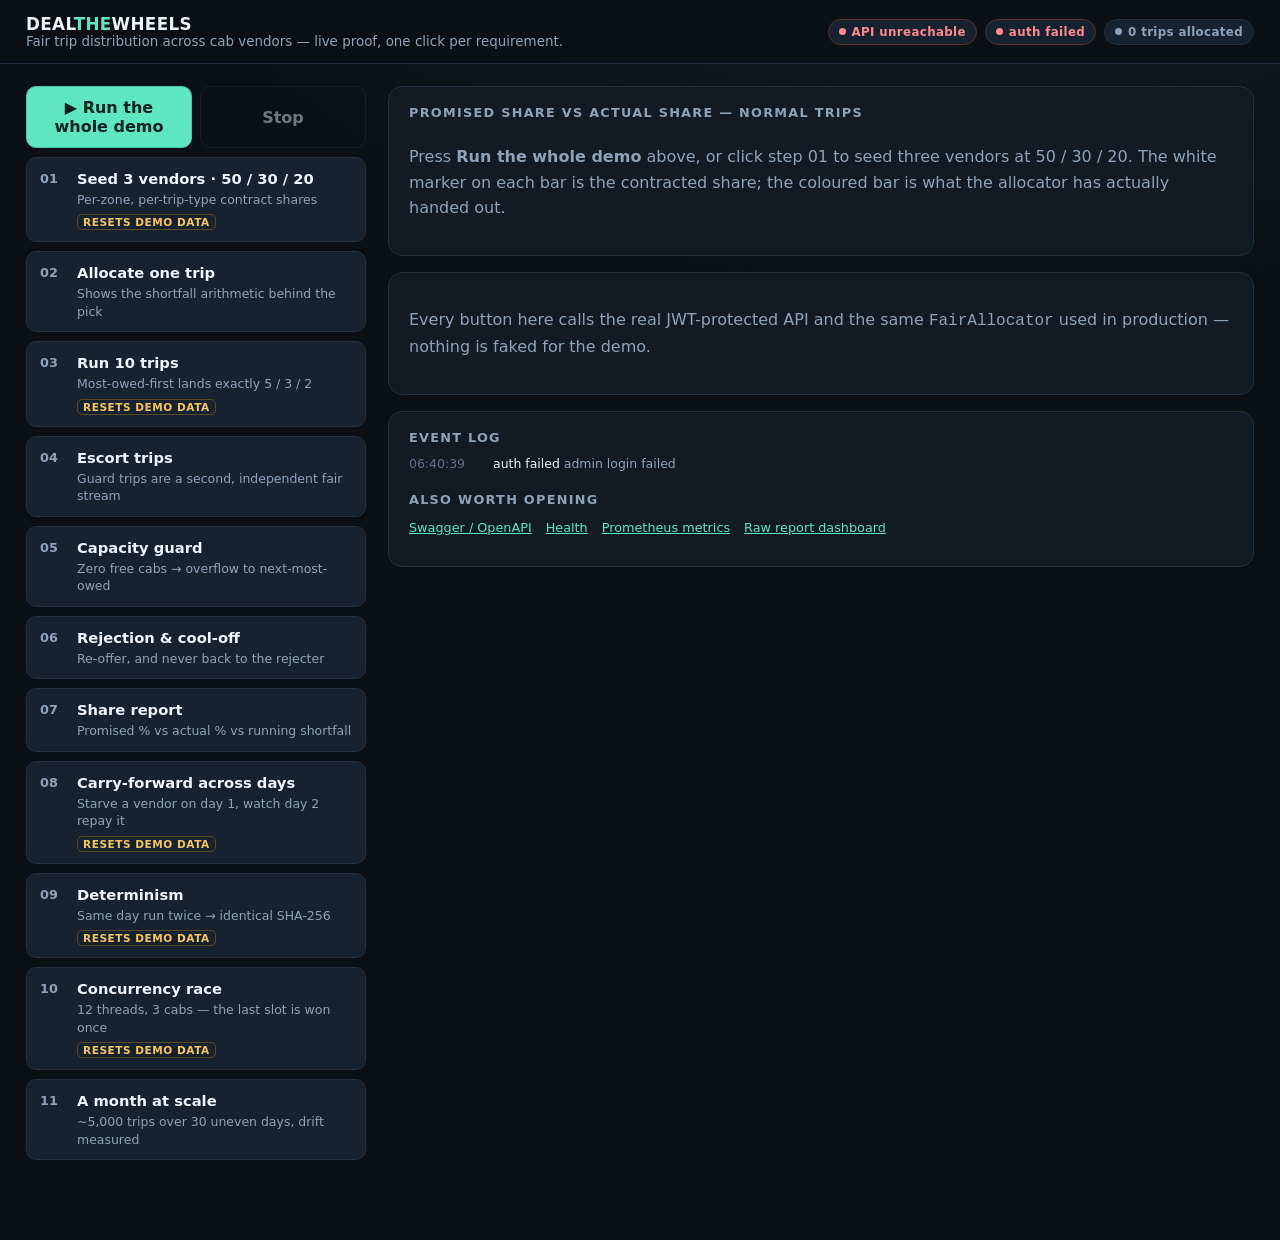
==== dashboard/index.html @ 512b08ca "feat: guided demo dashboard Single page that runs each scenario, animates promised share against act" ====
<!doctype html>
<html lang="en">
<head>
  <meta charset="utf-8"><meta name="viewport" content="width=device-width,initial-scale=1">
  <title>DEALTHEWHEELS | Fair Trip Distribution — Live Demo</title>
  <link rel="stylesheet" href="studio.css">
</head>
<body>
<header>
  <div>
    <h1>DEAL<span>THE</span>WHEELS</h1>
    <p class="tagline">Fair trip distribution across cab vendors — live proof, one click per requirement.</p>
  </div>
  <div class="pills">
    <span class="pill" id="pill-api"><i class="dot"></i> API</span>
    <span class="pill" id="pill-auth"><i class="dot"></i> Auth</span>
    <span class="pill" id="pill-trips"><i class="dot"></i> 0 trips allocated</span>
  </div>
</header>

<div class="wrap">
  <!-- ------------------------------------------------ left rail -->
  <nav class="rail" id="rail">
    <div class="rail-head">
      <button class="primary" id="play">▶ Run the whole demo</button>
      <button class="ghost" id="stop" disabled>Stop</button>
    </div>
    <button class="step" data-action="setup">
      <b>01</b><span><span class="t">Seed 3 vendors · 50 / 30 / 20</span>
      <small>Per-zone, per-trip-type contract shares</small><span class="tag">RESETS DEMO DATA</span></span>
    </button>
    <button class="step" data-action="allocate-one">
      <b>02</b><span><span class="t">Allocate one trip</span>
      <small>Shows the shortfall arithmetic behind the pick</small></span>
    </button>
    <button class="step" data-action="run-ten">
      <b>03</b><span><span class="t">Run 10 trips</span>
      <small>Most-owed-first lands exactly 5 / 3 / 2</small><span class="tag">RESETS DEMO DATA</span></span>
    </button>
    <button class="step" data-action="escort-stream">
      <b>04</b><span><span class="t">Escort trips</span>
      <small>Guard trips are a second, independent fair stream</small></span>
    </button>
    <button class="step" data-action="capacity-guard">
      <b>05</b><span><span class="t">Capacity guard</span>
      <small>Zero free cabs → overflow to next-most-owed</small></span>
    </button>
    <button class="step" data-action="rejection">
      <b>06</b><span><span class="t">Rejection &amp; cool-off</span>
      <small>Re-offer, and never back to the rejecter</small></span>
    </button>
    <button class="step" data-action="report">
      <b>07</b><span><span class="t">Share report</span>
      <small>Promised % vs actual % vs running shortfall</small></span>
    </button>
    <button class="step" data-action="carry-forward">
      <b>08</b><span><span class="t">Carry-forward across days</span>
      <small>Starve a vendor on day 1, watch day 2 repay it</small><span class="tag">RESETS DEMO DATA</span></span>
    </button>
    <button class="step" data-action="determinism">
      <b>09</b><span><span class="t">Determinism</span>
      <small>Same day run twice → identical SHA-256</small><span class="tag">RESETS DEMO DATA</span></span>
    </button>
    <button class="step" data-action="race">
      <b>10</b><span><span class="t">Concurrency race</span>
      <small>12 threads, 3 cabs — the last slot is won once</small><span class="tag">RESETS DEMO DATA</span></span>
    </button>
    <button class="step" data-action="convergence">
      <b>11</b><span><span class="t">A month at scale</span>
      <small>~5,000 trips over 30 uneven days, drift measured</small></span>
    </button>
  </nav>

  <!-- ------------------------------------------------ stage -->
  <main class="stage">
    <section class="panel">
      <h3>Promised share vs actual share — normal trips</h3>
      <div class="bars" id="bars">
        <p class="empty">Press <b>Run the whole demo</b> above, or click step 01 to seed three vendors at
        50 / 30 / 20. The white marker on each bar is the contracted share; the coloured bar is what the
        allocator has actually handed out.</p>
      </div>
    </section>

    <section class="panel" id="result">
      <p class="empty">Every button here calls the real JWT-protected API and the same
      <code>FairAllocator</code> used in production — nothing is faked for the demo.</p>
    </section>

    <section class="panel">
      <h3>Event log</h3>
      <div class="log" id="log"></div>
      <h3>Also worth opening</h3>
      <p class="links">
        <a href="/docs" target="_blank">Swagger / OpenAPI</a>
        <a href="/actuator/health" target="_blank">Health</a>
        <a href="/actuator/metrics" target="_blank">Prometheus metrics</a>
        <a href="/dashboard/report.html" target="_blank">Raw report dashboard</a>
      </p>
    </section>
  </main>
</div>
<script src="studio.js"></script>
</body>
</html>
---- dashboard/studio.css ----
:root {
  color-scheme: dark;
  --bg: #0b1016;
  --panel: #121a23;
  --panel-2: #172231;
  --line: #24303f;
  --ink: #eef4fa;
  --muted: #8ea3b8;
  --mint: #5ee6c0;
  --amber: #f6c65b;
  --rose: #ff8a8a;
  --v1: #7aa2ff;
  --v2: #f6c65b;
  --v3: #5ee6c0;
  font-family: ui-sans-serif, -apple-system, "Segoe UI", Inter, system-ui, sans-serif;
}
* { box-sizing: border-box; }
body {
  margin: 0; background: var(--bg); color: var(--ink);
  background-image: radial-gradient(1200px 600px at 78% -10%, #1b3a4d55, transparent 70%);
  min-height: 100vh;
}
a { color: var(--mint); }
code, .mono { font-family: ui-monospace, SFMono-Regular, "SF Mono", Menlo, monospace; }

/* ---------- top bar ---------- */
header {
  position: sticky; top: 0; z-index: 10; backdrop-filter: blur(9px);
  background: #0b1016e6; border-bottom: 1px solid var(--line);
  padding: 14px 26px; display: flex; align-items: center; gap: 18px; flex-wrap: wrap;
}
header h1 { font-size: 1.05rem; letter-spacing: .02em; margin: 0; font-weight: 800; }
header h1 span { color: var(--mint); }
header .tagline { color: var(--muted); font-size: .84rem; margin: 0; }
.pills { margin-left: auto; display: flex; gap: 8px; flex-wrap: wrap; }
.pill {
  font-size: .74rem; font-weight: 700; letter-spacing: .03em; padding: 5px 10px;
  border-radius: 999px; border: 1px solid var(--line); background: var(--panel-2); color: var(--muted);
  display: inline-flex; align-items: center; gap: 6px; white-space: nowrap;
}
.pill.ok { color: var(--mint); border-color: #2c5e56; }
.pill.bad { color: var(--rose); border-color: #5e3030; }
.dot { width: 7px; height: 7px; border-radius: 50%; background: currentColor; }

/* ---------- layout ---------- */
.wrap { display: grid; grid-template-columns: 340px minmax(0, 1fr); gap: 22px; padding: 22px 26px 80px; align-items: start; }
.rail { position: sticky; top: 78px; display: grid; gap: 9px; }
.rail-head { display: flex; gap: 8px; }
.rail-head button { flex: 1; }

button {
  cursor: pointer; font: inherit; border-radius: 10px; border: 1px solid var(--line);
  background: var(--panel-2); color: var(--ink); padding: 11px 13px; font-weight: 600;
  transition: border-color .15s, transform .08s, background .15s;
}
button:hover:not(:disabled) { border-color: #3d5876; }
button:active:not(:disabled) { transform: translateY(1px); }
button:disabled { opacity: .45; cursor: not-allowed; }
button.primary { background: var(--mint); color: #08221c; border-color: #4ec4a4; font-weight: 800; }
button.ghost { background: transparent; }

.step {
  display: grid; grid-template-columns: 26px 1fr; gap: 11px; text-align: left; align-items: start;
  padding: 11px 13px; width: 100%;
}
.step b { color: var(--muted); font-size: .8rem; line-height: 1.5; font-variant-numeric: tabular-nums; }
.step .t { font-weight: 700; font-size: .92rem; }
.step small { display: block; color: var(--muted); font-weight: 500; font-size: .78rem; margin-top: 3px; line-height: 1.4; }
.step .tag { display: inline-block; margin-top: 6px; font-size: .66rem; font-weight: 800; letter-spacing: .05em;
  color: var(--amber); border: 1px solid #5a4a24; border-radius: 5px; padding: 1px 5px; }
.step.active { border-color: var(--mint); background: #14302b; }
.step.active b, .step.active .t { color: var(--mint); }
.step.done b::after { content: " ✓"; color: var(--mint); }

/* ---------- stage ---------- */
.stage { display: grid; gap: 16px; min-width: 0; }
.panel { background: var(--panel); border: 1px solid var(--line); border-radius: 14px; padding: 18px 20px; }
.panel h2 { margin: 0 0 4px; font-size: 1.02rem; }
.panel h3 { margin: 18px 0 8px; font-size: .8rem; letter-spacing: .1em; text-transform: uppercase; color: var(--muted); }
.panel h3:first-child { margin-top: 0; }

.headline { font-size: 1.12rem; font-weight: 700; line-height: 1.45; margin: 0 0 10px; }
.headline.good { color: var(--mint); }
.headline.bad { color: var(--rose); }
.say { border-left: 3px solid var(--amber); background: #1d2620; padding: 11px 14px; border-radius: 0 8px 8px 0; line-height: 1.55; font-size: .92rem; }
.say b { color: var(--amber); letter-spacing: .04em; font-size: .72rem; display: block; margin-bottom: 4px; }
.callbar { display: flex; align-items: center; gap: 10px; flex-wrap: wrap; font-size: .76rem; color: var(--muted); margin-top: 12px; }
.callbar .verb { color: #08221c; background: var(--mint); border-radius: 5px; padding: 1px 6px; font-weight: 800; }

/* ---------- vendor bars ---------- */
.bars { display: grid; gap: 14px; }
.bar-row { display: grid; grid-template-columns: 120px minmax(0,1fr) 150px; gap: 14px; align-items: center; }
.bar-name { font-weight: 700; font-size: .9rem; display: flex; align-items: center; gap: 8px; }
.swatch { width: 10px; height: 10px; border-radius: 3px; }
.track { position: relative; height: 26px; background: #0d151d; border: 1px solid var(--line); border-radius: 7px; overflow: hidden; }
.fill { height: 100%; width: 0; transition: width .6s cubic-bezier(.22,.9,.3,1); opacity: .85; }
.target { position: absolute; top: -2px; bottom: -2px; width: 2px; background: #ffffffcc; }
.target::after {
  content: attr(data-label); position: absolute; top: -1px; left: 6px; font-size: .64rem;
  color: #cfe0ef; white-space: nowrap; font-weight: 700;
}
.bar-meta { font-size: .78rem; color: var(--muted); text-align: right; font-variant-numeric: tabular-nums; }
.bar-meta b { color: var(--ink); }
.owed-pos { color: var(--amber); } .owed-neg { color: var(--mint); }

/* ---------- tables ---------- */
table { width: 100%; border-collapse: collapse; font-size: .84rem; font-variant-numeric: tabular-nums; }
th { text-align: left; color: var(--muted); font-size: .7rem; letter-spacing: .07em; text-transform: uppercase; padding: 7px 9px; border-bottom: 1px solid var(--line); }
td { padding: 8px 9px; border-bottom: 1px solid #1b2531; }
tr.winner td { background: #14302b; color: var(--mint); font-weight: 700; }
tr.blocked td { color: #93a3b3; }
tr.blocked td .why { color: var(--rose); font-weight: 700; }
.num { text-align: right; }
.formula { font-size: .8rem; color: var(--muted); background: #0d151d; border: 1px dashed var(--line); border-radius: 8px; padding: 9px 12px; margin-bottom: 10px; }
.formula b { color: var(--ink); }

/* ---------- chips / misc ---------- */
.chips { display: flex; flex-wrap: wrap; gap: 6px; }
.chip { font-size: .74rem; font-weight: 700; padding: 5px 9px; border-radius: 7px; border: 1px solid var(--line); background: #0d151d; animation: pop .35s ease both; }
@keyframes pop { from { opacity: 0; transform: translateY(5px) scale(.96); } to { opacity: 1; transform: none; } }
.chip i { font-style: normal; color: var(--muted); }
.kpis { display: grid; grid-template-columns: repeat(auto-fit, minmax(135px, 1fr)); gap: 10px; }
.kpi { background: #0d151d; border: 1px solid var(--line); border-radius: 10px; padding: 12px 14px; }
.kpi span { display: block; font-size: .7rem; letter-spacing: .07em; text-transform: uppercase; color: var(--muted); }
.kpi b { font-size: 1.32rem; font-variant-numeric: tabular-nums; }
.kpi.good b { color: var(--mint); }
.hashes { display: grid; gap: 7px; font-size: .78rem; }
.hashes div { background: #0d151d; border: 1px solid var(--line); border-radius: 8px; padding: 9px 11px; overflow-wrap: anywhere; }
.log { max-height: 190px; overflow-y: auto; font-size: .78rem; line-height: 1.7; }
.log div { display: grid; grid-template-columns: 74px 1fr; gap: 10px; color: var(--muted); }
.log time { color: #5d7186; }
.log .ev { color: var(--ink); }
.links { display: flex; gap: 14px; flex-wrap: wrap; font-size: .8rem; }
.empty { color: var(--muted); line-height: 1.6; }
.err { color: var(--rose); }
@media (max-width: 900px) {
  .wrap { grid-template-columns: 1fr; }
  .rail { position: static; }
  .bar-row { grid-template-columns: 92px minmax(0,1fr); }
  .bar-meta { grid-column: 1 / -1; text-align: left; }
}
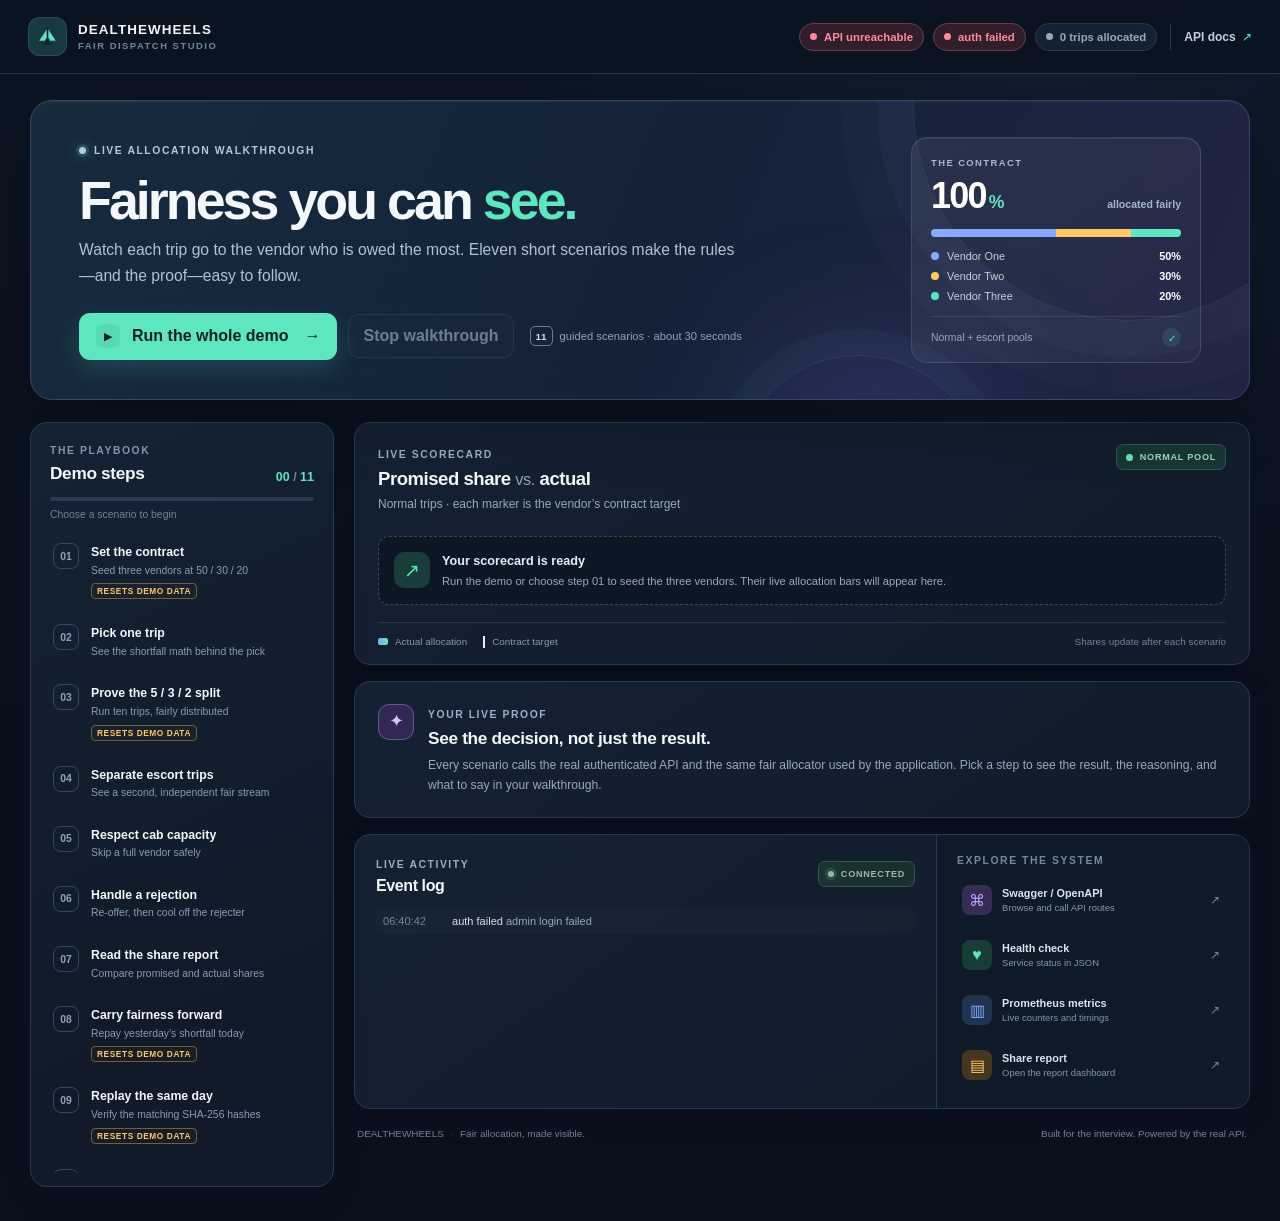
==== commit fe0c1212: "feat: refresh fair dispatch demo dashboard" ====
--- a/dashboard/index.html
+++ b/dashboard/index.html
@@ -1,105 +1,111 @@
 <!doctype html>
 <html lang="en">
 <head>
-  <meta charset="utf-8"><meta name="viewport" content="width=device-width,initial-scale=1">
-  <title>DEALTHEWHEELS | Fair Trip Distribution — Live Demo</title>
-  <link rel="stylesheet" href="studio.css">
+  <meta charset="utf-8">
+  <meta name="viewport" content="width=device-width,initial-scale=1">
+  <meta name="theme-color" content="#101c2c">
+  <title>DEALTHEWHEELS — Fair dispatch studio</title>
+  <link rel="stylesheet" href="studio.css?v=2">
 </head>
 <body>
-<header>
-  <div>
-    <h1>DEAL<span>THE</span>WHEELS</h1>
-    <p class="tagline">Fair trip distribution across cab vendors — live proof, one click per requirement.</p>
-  </div>
-  <div class="pills">
-    <span class="pill" id="pill-api"><i class="dot"></i> API</span>
-    <span class="pill" id="pill-auth"><i class="dot"></i> Auth</span>
-    <span class="pill" id="pill-trips"><i class="dot"></i> 0 trips allocated</span>
-  </div>
-</header>
+  <header class="topbar">
+    <a class="brand" href="/dashboard/" aria-label="DEALTHEWHEELS home">
+      <span class="brand-mark" aria-hidden="true">
+        <svg viewBox="0 0 36 36" fill="none"><path d="M7 23.5 18 7l11 16.5H7Z" fill="currentColor"/><path d="M12 28h12M18 7v21" stroke="#102134" stroke-width="2.2" stroke-linecap="round"/><circle cx="18" cy="23.5" r="3.2" fill="#102134"/></svg>
+      </span>
+      <span class="brand-copy"><strong>DEALTHEWHEELS</strong><small>FAIR DISPATCH STUDIO</small></span>
+    </a>
+    <div class="topbar-right">
+      <div class="pills" aria-label="System status">
+        <span class="pill" id="pill-api"><i class="dot"></i> API checking</span>
+        <span class="pill" id="pill-auth"><i class="dot"></i> Signing in</span>
+        <span class="pill trips-pill" id="pill-trips"><i class="dot"></i> 0 trips allocated</span>
+      </div>
+      <span class="topbar-divider"></span>
+      <a class="docs-link" href="/docs" target="_blank" rel="noreferrer">API docs <span aria-hidden="true">↗</span></a>
+    </div>
+  </header>
 
-<div class="wrap">
-  <!-- ------------------------------------------------ left rail -->
-  <nav class="rail" id="rail">
-    <div class="rail-head">
-      <button class="primary" id="play">▶ Run the whole demo</button>
-      <button class="ghost" id="stop" disabled>Stop</button>
-    </div>
-    <button class="step" data-action="setup">
-      <b>01</b><span><span class="t">Seed 3 vendors · 50 / 30 / 20</span>
-      <small>Per-zone, per-trip-type contract shares</small><span class="tag">RESETS DEMO DATA</span></span>
-    </button>
-    <button class="step" data-action="allocate-one">
-      <b>02</b><span><span class="t">Allocate one trip</span>
-      <small>Shows the shortfall arithmetic behind the pick</small></span>
-    </button>
-    <button class="step" data-action="run-ten">
-      <b>03</b><span><span class="t">Run 10 trips</span>
-      <small>Most-owed-first lands exactly 5 / 3 / 2</small><span class="tag">RESETS DEMO DATA</span></span>
-    </button>
-    <button class="step" data-action="escort-stream">
-      <b>04</b><span><span class="t">Escort trips</span>
-      <small>Guard trips are a second, independent fair stream</small></span>
-    </button>
-    <button class="step" data-action="capacity-guard">
-      <b>05</b><span><span class="t">Capacity guard</span>
-      <small>Zero free cabs → overflow to next-most-owed</small></span>
-    </button>
-    <button class="step" data-action="rejection">
-      <b>06</b><span><span class="t">Rejection &amp; cool-off</span>
-      <small>Re-offer, and never back to the rejecter</small></span>
-    </button>
-    <button class="step" data-action="report">
-      <b>07</b><span><span class="t">Share report</span>
-      <small>Promised % vs actual % vs running shortfall</small></span>
-    </button>
-    <button class="step" data-action="carry-forward">
-      <b>08</b><span><span class="t">Carry-forward across days</span>
-      <small>Starve a vendor on day 1, watch day 2 repay it</small><span class="tag">RESETS DEMO DATA</span></span>
-    </button>
-    <button class="step" data-action="determinism">
-      <b>09</b><span><span class="t">Determinism</span>
-      <small>Same day run twice → identical SHA-256</small><span class="tag">RESETS DEMO DATA</span></span>
-    </button>
-    <button class="step" data-action="race">
-      <b>10</b><span><span class="t">Concurrency race</span>
-      <small>12 threads, 3 cabs — the last slot is won once</small><span class="tag">RESETS DEMO DATA</span></span>
-    </button>
-    <button class="step" data-action="convergence">
-      <b>11</b><span><span class="t">A month at scale</span>
-      <small>~5,000 trips over 30 uneven days, drift measured</small></span>
-    </button>
-  </nav>
-
-  <!-- ------------------------------------------------ stage -->
-  <main class="stage">
-    <section class="panel">
-      <h3>Promised share vs actual share — normal trips</h3>
-      <div class="bars" id="bars">
-        <p class="empty">Press <b>Run the whole demo</b> above, or click step 01 to seed three vendors at
-        50 / 30 / 20. The white marker on each bar is the contracted share; the coloured bar is what the
-        allocator has actually handed out.</p>
+  <main class="page-shell">
+    <section class="hero" aria-labelledby="hero-title">
+      <div class="hero-orbit orbit-one"></div>
+      <div class="hero-orbit orbit-two"></div>
+      <div class="hero-content">
+        <div class="eyebrow"><span class="live-dot"></span> LIVE ALLOCATION WALKTHROUGH</div>
+        <h1 id="hero-title">Fairness you can <span>see.</span></h1>
+        <p>Watch each trip go to the vendor who is owed the most. Eleven short scenarios make the rules—and the proof—easy to follow.</p>
+        <div class="hero-actions">
+          <button class="primary hero-run" id="play"><span class="play-icon" aria-hidden="true">▶</span> Run the whole demo <span class="button-arrow" aria-hidden="true">→</span></button>
+          <button class="ghost" id="stop" disabled>Stop walkthrough</button>
+          <span class="run-note"><span class="keyboard-key">11</span> guided scenarios · about 30 seconds</span>
+        </div>
       </div>
+      <div class="hero-proof" aria-label="Demo contract shares">
+        <div class="proof-label">THE CONTRACT</div>
+        <div class="proof-total">100<span>%</span><small>allocated fairly</small></div>
+        <div class="share-stack" aria-hidden="true"><i></i><i></i><i></i></div>
+        <div class="proof-vendors"><span><i class="swatch v1"></i> Vendor One <b>50%</b></span><span><i class="swatch v2"></i> Vendor Two <b>30%</b></span><span><i class="swatch v3"></i> Vendor Three <b>20%</b></span></div>
+        <div class="proof-foot"><span>Normal + escort pools</span><span class="proof-check">✓</span></div>
+      </div>
+      <div class="hero-glow" aria-hidden="true"></div>
     </section>
 
-    <section class="panel" id="result">
-      <p class="empty">Every button here calls the real JWT-protected API and the same
-      <code>FairAllocator</code> used in production — nothing is faked for the demo.</p>
-    </section>
+    <div class="workspace">
+      <aside class="rail-card" aria-label="Guided demo scenarios">
+        <div class="rail-heading">
+          <div><span class="eyebrow light-eyebrow">THE PLAYBOOK</span><h2>Demo steps</h2></div>
+          <span class="step-count" id="progress-count">00 <i>/</i> 11</span>
+        </div>
+        <div class="progress-track" role="progressbar" aria-label="Demo progress" aria-valuemin="0" aria-valuemax="11" aria-valuenow="0"><span id="progress-fill"></span></div>
+        <p class="progress-caption" id="progress-caption">Choose a scenario to begin</p>
+        <nav class="rail" id="rail">
+          <button class="step" data-action="setup"><b>01</b><span><span class="t">Set the contract</span><small>Seed three vendors at 50 / 30 / 20</small><span class="tag">RESETS DEMO DATA</span></span></button>
+          <button class="step" data-action="allocate-one"><b>02</b><span><span class="t">Pick one trip</span><small>See the shortfall math behind the pick</small></span></button>
+          <button class="step" data-action="run-ten"><b>03</b><span><span class="t">Prove the 5 / 3 / 2 split</span><small>Run ten trips, fairly distributed</small><span class="tag">RESETS DEMO DATA</span></span></button>
+          <button class="step" data-action="escort-stream"><b>04</b><span><span class="t">Separate escort trips</span><small>See a second, independent fair stream</small></span></button>
+          <button class="step" data-action="capacity-guard"><b>05</b><span><span class="t">Respect cab capacity</span><small>Skip a full vendor safely</small></span></button>
+          <button class="step" data-action="rejection"><b>06</b><span><span class="t">Handle a rejection</span><small>Re-offer, then cool off the rejecter</small></span></button>
+          <button class="step" data-action="report"><b>07</b><span><span class="t">Read the share report</span><small>Compare promised and actual shares</small></span></button>
+          <button class="step" data-action="carry-forward"><b>08</b><span><span class="t">Carry fairness forward</span><small>Repay yesterday’s shortfall today</small><span class="tag">RESETS DEMO DATA</span></span></button>
+          <button class="step" data-action="determinism"><b>09</b><span><span class="t">Replay the same day</span><small>Verify the matching SHA-256 hashes</small><span class="tag">RESETS DEMO DATA</span></span></button>
+          <button class="step" data-action="race"><b>10</b><span><span class="t">Test a concurrency race</span><small>One last cab slot, one winner</small><span class="tag">RESETS DEMO DATA</span></span></button>
+          <button class="step" data-action="convergence"><b>11</b><span><span class="t">Scale to a month</span><small>Measure fairness across 5,000+ trips</small></span></button>
+        </nav>
+      </aside>
 
-    <section class="panel">
-      <h3>Event log</h3>
-      <div class="log" id="log"></div>
-      <h3>Also worth opening</h3>
-      <p class="links">
-        <a href="/docs" target="_blank">Swagger / OpenAPI</a>
-        <a href="/actuator/health" target="_blank">Health</a>
-        <a href="/actuator/metrics" target="_blank">Prometheus metrics</a>
-        <a href="/dashboard/report.html" target="_blank">Raw report dashboard</a>
-      </p>
-    </section>
+      <div class="stage">
+        <section class="panel allocation-panel" aria-labelledby="allocation-title">
+          <div class="panel-heading">
+            <div><span class="eyebrow">LIVE SCORECARD</span><h2 id="allocation-title">Promised share <span>vs.</span> actual</h2><p>Normal trips · each marker is the vendor’s contract target</p></div>
+            <span class="pool-badge"><i></i> NORMAL POOL</span>
+          </div>
+          <div class="bars" id="bars">
+            <div class="empty-state"><span class="empty-icon">↗</span><div><strong>Your scorecard is ready</strong><p>Run the demo or choose step 01 to seed the three vendors. Their live allocation bars will appear here.</p></div></div>
+          </div>
+          <div class="chart-legend"><span><i class="legend-fill"></i> Actual allocation</span><span><i class="legend-target"></i> Contract target</span><span class="legend-note">Shares update after each scenario</span></div>
+        </section>
+
+        <section class="panel result-panel" id="result" aria-live="polite">
+          <div class="empty-result"><span class="result-spark">✦</span><div><span class="eyebrow">YOUR LIVE PROOF</span><h2>See the decision, not just the result.</h2><p>Every scenario calls the real authenticated API and the same fair allocator used by the application. Pick a step to see the result, the reasoning, and what to say in your walkthrough.</p></div></div>
+        </section>
+
+        <section class="panel activity-panel">
+          <div class="activity-main">
+            <div class="panel-heading compact-heading"><div><span class="eyebrow">LIVE ACTIVITY</span><h2>Event log</h2></div><span class="live-label"><i class="live-dot"></i> CONNECTED</span></div>
+            <div class="log" id="log"><div class="log-empty">Events from your walkthrough will show up here.</div></div>
+          </div>
+          <div class="resources">
+            <span class="eyebrow">EXPLORE THE SYSTEM</span>
+            <a href="/docs" target="_blank" rel="noreferrer"><span class="resource-icon">⌘</span><span><b>Swagger / OpenAPI</b><small>Browse and call API routes</small></span><i>↗</i></a>
+            <a href="/actuator/health" target="_blank" rel="noreferrer"><span class="resource-icon health-icon">♥</span><span><b>Health check</b><small>Service status in JSON</small></span><i>↗</i></a>
+            <a href="/actuator/metrics" target="_blank" rel="noreferrer"><span class="resource-icon metrics-icon">▥</span><span><b>Prometheus metrics</b><small>Live counters and timings</small></span><i>↗</i></a>
+            <a href="/dashboard/report.html" target="_blank" rel="noreferrer"><span class="resource-icon report-icon">▤</span><span><b>Share report</b><small>Open the report dashboard</small></span><i>↗</i></a>
+          </div>
+        </section>
+        <footer class="page-footer"><span>DEALTHEWHEELS <i>·</i> Fair allocation, made visible.</span><span>Built for the interview. Powered by the real API.</span></footer>
+      </div>
+    </div>
   </main>
-</div>
-<script src="studio.js"></script>
+  <script src="studio.js?v=2"></script>
 </body>
 </html>
--- a/dashboard/studio.css
+++ b/dashboard/studio.css
@@ -1,141 +1,283 @@
 :root {
   color-scheme: dark;
-  --bg: #0b1016;
-  --panel: #121a23;
-  --panel-2: #172231;
-  --line: #24303f;
-  --ink: #eef4fa;
-  --muted: #8ea3b8;
+  --page: #0a111d;
+  --page-soft: #101a29;
+  --surface: #121e2e;
+  --surface-raised: #172538;
+  --surface-bright: #1c2d42;
+  --border: #263a50;
+  --ink: #f4f7fb;
+  --muted: #98a9bc;
+  --quiet: #71859c;
   --mint: #5ee6c0;
-  --amber: #f6c65b;
-  --rose: #ff8a8a;
-  --v1: #7aa2ff;
-  --v2: #f6c65b;
+  --mint-deep: #112e32;
+  --amber: #ffc866;
+  --rose: #ff8a9e;
+  --blue: #83aaff;
+  --violet: #b59dff;
+  --v1: #86a9ff;
+  --v2: #ffc866;
   --v3: #5ee6c0;
-  font-family: ui-sans-serif, -apple-system, "Segoe UI", Inter, system-ui, sans-serif;
+  font-family: Inter, ui-sans-serif, -apple-system, BlinkMacSystemFont, "Segoe UI", sans-serif;
+  font-synthesis: none;
+  text-rendering: optimizeLegibility;
 }
 * { box-sizing: border-box; }
+html { min-width: 320px; scroll-behavior: smooth; }
 body {
-  margin: 0; background: var(--bg); color: var(--ink);
-  background-image: radial-gradient(1200px 600px at 78% -10%, #1b3a4d55, transparent 70%);
-  min-height: 100vh;
-}
-a { color: var(--mint); }
-code, .mono { font-family: ui-monospace, SFMono-Regular, "SF Mono", Menlo, monospace; }
-
-/* ---------- top bar ---------- */
-header {
-  position: sticky; top: 0; z-index: 10; backdrop-filter: blur(9px);
-  background: #0b1016e6; border-bottom: 1px solid var(--line);
-  padding: 14px 26px; display: flex; align-items: center; gap: 18px; flex-wrap: wrap;
-}
-header h1 { font-size: 1.05rem; letter-spacing: .02em; margin: 0; font-weight: 800; }
-header h1 span { color: var(--mint); }
-header .tagline { color: var(--muted); font-size: .84rem; margin: 0; }
-.pills { margin-left: auto; display: flex; gap: 8px; flex-wrap: wrap; }
-.pill {
-  font-size: .74rem; font-weight: 700; letter-spacing: .03em; padding: 5px 10px;
-  border-radius: 999px; border: 1px solid var(--line); background: var(--panel-2); color: var(--muted);
-  display: inline-flex; align-items: center; gap: 6px; white-space: nowrap;
-}
-.pill.ok { color: var(--mint); border-color: #2c5e56; }
-.pill.bad { color: var(--rose); border-color: #5e3030; }
-.dot { width: 7px; height: 7px; border-radius: 50%; background: currentColor; }
-
-/* ---------- layout ---------- */
-.wrap { display: grid; grid-template-columns: 340px minmax(0, 1fr); gap: 22px; padding: 22px 26px 80px; align-items: start; }
-.rail { position: sticky; top: 78px; display: grid; gap: 9px; }
-.rail-head { display: flex; gap: 8px; }
-.rail-head button { flex: 1; }
-
-button {
-  cursor: pointer; font: inherit; border-radius: 10px; border: 1px solid var(--line);
-  background: var(--panel-2); color: var(--ink); padding: 11px 13px; font-weight: 600;
-  transition: border-color .15s, transform .08s, background .15s;
-}
-button:hover:not(:disabled) { border-color: #3d5876; }
+  margin: 0; min-height: 100vh; color: var(--ink); background: var(--page);
+  background-image: radial-gradient(ellipse at 82% 0%, #25385a38, transparent 36%), linear-gradient(180deg, #0c1522 0%, var(--page) 44rem);
+}
+button, a { font: inherit; }
+a { color: inherit; }
+code, .mono { font-family: ui-monospace, SFMono-Regular, Consolas, monospace; }
+button:focus-visible, a:focus-visible { outline: 2px solid var(--mint); outline-offset: 3px; }
+
+/* Product header */
+.topbar {
+  position: sticky; top: 0; z-index: 20; display: flex; align-items: center; justify-content: space-between; gap: 24px;
+  min-height: 74px; padding: 11px max(28px, calc((100vw - 1440px) / 2));
+  background: #0b1421eF; border-bottom: 1px solid #24354a; backdrop-filter: blur(18px);
+}
+.brand { display: inline-flex; align-items: center; gap: 11px; text-decoration: none; flex: 0 0 auto; }
+.brand-mark { display: grid; place-items: center; width: 39px; height: 39px; border-radius: 12px; color: var(--mint); background: #183940; box-shadow: inset 0 0 0 1px #34736d70; }
+.brand-mark svg { width: 27px; height: 27px; }
+.brand-copy { display: grid; gap: 3px; }
+.brand-copy strong { font-size: .84rem; font-weight: 850; letter-spacing: .08em; }
+.brand-copy small { color: var(--quiet); font-size: .59rem; letter-spacing: .16em; font-weight: 800; }
+.topbar-right, .pills { display: flex; align-items: center; gap: 9px; }
+.pills { flex-wrap: wrap; justify-content: flex-end; }
+.pill { display: inline-flex; align-items: center; gap: 7px; white-space: nowrap; padding: 7px 10px; border: 1px solid var(--border); border-radius: 999px; background: #142133; color: var(--muted); font-size: .71rem; font-weight: 700; }
+.pill.ok { color: var(--mint); border-color: #2c665e; background: #142e31; }
+.pill.bad { color: var(--rose); border-color: #6b3b4c; background: #321e2b; }
+.dot, .live-dot { width: 7px; height: 7px; flex: 0 0 7px; border-radius: 50%; background: currentColor; }
+.pill.ok .dot, .live-dot { box-shadow: 0 0 0 3px #5ee6c025, 0 0 14px #5ee6c080; }
+.topbar-divider { width: 1px; height: 26px; margin: 0 4px; background: var(--border); }
+.docs-link { color: #c4d0df; text-decoration: none; font-size: .75rem; font-weight: 700; white-space: nowrap; }
+.docs-link span { color: var(--mint); padding-left: 3px; }
+.docs-link:hover { color: var(--mint); }
+
+/* Intro */
+.page-shell { width: min(1440px, 100%); margin: 0 auto; padding: 26px 30px 34px; }
+.hero {
+  position: relative; isolation: isolate; overflow: hidden; display: grid; grid-template-columns: minmax(0, 1fr) 290px; align-items: center; gap: 32px;
+  min-height: 276px; padding: 36px 48px; border: 1px solid #334765; border-radius: 22px;
+  background: linear-gradient(112deg, #172b3d 0%, #142238 53%, #202345 100%);
+  box-shadow: 0 20px 60px #0004, inset 0 1px 0 #ffffff0d;
+}
+.hero::before { content: ""; position: absolute; z-index: -1; inset: 0; opacity: .3; background-image: linear-gradient(#ffffff08 1px, transparent 1px), linear-gradient(90deg, #ffffff08 1px, transparent 1px); background-size: 34px 34px; mask-image: linear-gradient(90deg, #000, transparent 78%); }
+.hero-content { position: relative; z-index: 2; max-width: 740px; }
+.eyebrow { display: inline-flex; align-items: center; gap: 8px; color: #9bb0c7; font-size: .65rem; line-height: 1.3; font-weight: 850; letter-spacing: .15em; text-transform: uppercase; }
+.hero .eyebrow { color: #b4c8dc; }
+.hero h1 { margin: 16px 0 10px; font-size: clamp(2.35rem, 4.2vw, 4rem); line-height: .98; letter-spacing: -.055em; font-weight: 780; }
+.hero h1 span { color: var(--mint); }
+.hero-content > p { max-width: 660px; margin: 0; color: #b2c2d4; font-size: .98rem; line-height: 1.65; }
+.hero-actions { display: flex; align-items: center; flex-wrap: wrap; gap: 11px; margin-top: 24px; }
+button { cursor: pointer; border: 1px solid transparent; color: var(--ink); font-weight: 750; transition: transform .16s, box-shadow .16s, border-color .16s, background .16s; }
 button:active:not(:disabled) { transform: translateY(1px); }
-button:disabled { opacity: .45; cursor: not-allowed; }
-button.primary { background: var(--mint); color: #08221c; border-color: #4ec4a4; font-weight: 800; }
-button.ghost { background: transparent; }
-
-.step {
-  display: grid; grid-template-columns: 26px 1fr; gap: 11px; text-align: left; align-items: start;
-  padding: 11px 13px; width: 100%;
-}
-.step b { color: var(--muted); font-size: .8rem; line-height: 1.5; font-variant-numeric: tabular-nums; }
-.step .t { font-weight: 700; font-size: .92rem; }
-.step small { display: block; color: var(--muted); font-weight: 500; font-size: .78rem; margin-top: 3px; line-height: 1.4; }
-.step .tag { display: inline-block; margin-top: 6px; font-size: .66rem; font-weight: 800; letter-spacing: .05em;
-  color: var(--amber); border: 1px solid #5a4a24; border-radius: 5px; padding: 1px 5px; }
-.step.active { border-color: var(--mint); background: #14302b; }
-.step.active b, .step.active .t { color: var(--mint); }
-.step.done b::after { content: " ✓"; color: var(--mint); }
-
-/* ---------- stage ---------- */
+button:disabled { opacity: .48; cursor: not-allowed; }
+.hero-run { display: inline-flex; align-items: center; gap: 12px; min-height: 47px; padding: 0 16px; border-radius: 11px; color: #08221c; background: var(--mint); box-shadow: 0 8px 24px #5ee6c02d; }
+.hero-run:hover:not(:disabled) { transform: translateY(-2px); background: #81f4d2; box-shadow: 0 12px 28px #5ee6c044; }
+.play-icon { display: grid; place-items: center; width: 24px; height: 24px; border-radius: 8px; background: #0e584b18; font-size: .7rem; }
+.button-arrow { margin-left: 4px; font-size: 1rem; }
+.hero-actions .ghost { min-height: 44px; padding: 0 14px; border-color: #70839a55; border-radius: 10px; color: #d3dfeb; background: #ffffff06; }
+.hero-actions .ghost:hover:not(:disabled) { border-color: #91abc7; background: #ffffff0d; }
+.run-note { display: inline-flex; align-items: center; gap: 7px; margin-left: 5px; color: #91a4b8; font-size: .7rem; }
+.keyboard-key { display: inline-grid; place-items: center; min-width: 21px; height: 20px; padding: 0 5px; border: 1px solid #667e97; border-radius: 5px; color: #d7e2ed; font-size: .62rem; font-weight: 800; }
+.hero-proof { position: relative; z-index: 2; padding: 19px 19px 15px; border: 1px solid #62708d65; border-radius: 16px; background: linear-gradient(145deg, #ffffff13, #ffffff07); box-shadow: inset 0 1px 0 #ffffff10; }
+.proof-label { color: #a9b8cc; font-size: .59rem; letter-spacing: .15em; font-weight: 850; }
+.proof-total { display: flex; align-items: baseline; gap: 3px; margin-top: 7px; color: #fff; font-size: 2.25rem; font-weight: 800; letter-spacing: -.05em; }
+.proof-total > span { color: var(--mint); font-size: 1.1rem; }
+.proof-total small { margin-left: auto; color: #a5b6c9; font-size: .66rem; font-weight: 600; letter-spacing: 0; }
+.share-stack { display: flex; overflow: hidden; height: 8px; margin: 12px 0 13px; border-radius: 99px; background: #ffffff1b; }
+.share-stack i:nth-child(1) { width: 50%; background: var(--v1); }.share-stack i:nth-child(2) { width: 30%; background: var(--v2); }.share-stack i:nth-child(3) { width: 20%; background: var(--v3); }
+.proof-vendors { display: grid; gap: 8px; }
+.proof-vendors span { display: grid; grid-template-columns: 8px 1fr auto; gap: 8px; align-items: center; color: #c4d0de; font-size: .68rem; }
+.proof-vendors b { color: white; font-variant-numeric: tabular-nums; }
+.swatch { display: inline-block; width: 8px; height: 8px; border-radius: 50%; }
+.v1 { background: var(--v1); }.v2 { background: var(--v2); }.v3 { background: var(--v3); }
+.proof-foot { display: flex; align-items: center; justify-content: space-between; margin-top: 14px; padding-top: 11px; border-top: 1px solid #ffffff17; color: #94a8bd; font-size: .65rem; }
+.proof-check { display: grid; place-items: center; width: 19px; height: 19px; border-radius: 50%; color: var(--mint); background: #5ee6c01d; font-weight: 900; }
+.hero-orbit { position: absolute; z-index: -1; border: 1px solid #9aade021; border-radius: 50%; pointer-events: none; }
+.orbit-one { width: 430px; height: 430px; right: -94px; top: -210px; box-shadow: 0 0 0 36px #a5aeef08, 0 0 0 72px #a5aeef06; }
+.orbit-two { width: 250px; height: 250px; right: 265px; bottom: -206px; box-shadow: 0 0 0 26px #5ee6c009; }
+.hero-glow { position: absolute; z-index: -1; right: 20%; bottom: -100px; width: 260px; height: 160px; border-radius: 50%; background: #7664d438; filter: blur(60px); }
+
+/* Workspace and scenario rail */
+.workspace { display: grid; grid-template-columns: 304px minmax(0, 1fr); align-items: start; gap: 20px; margin-top: 22px; }
+.rail-card { position: sticky; top: 92px; overflow: hidden; padding: 17px 13px 13px; border: 1px solid var(--border); border-radius: 17px; background: linear-gradient(155deg, #142234, #101a29 72%); box-shadow: 0 12px 35px #0002; }
+.rail-heading { display: flex; justify-content: space-between; align-items: end; padding: 0 6px; }
+.light-eyebrow { color: #7e96af; }
+.rail-heading h2 { margin: 5px 0 0; font-size: 1.08rem; letter-spacing: -.02em; }
+.step-count { color: var(--mint); font-size: .78rem; font-weight: 800; font-variant-numeric: tabular-nums; }
+.step-count i { color: #71859c; font-style: normal; }
+.progress-track { height: 4px; margin: 13px 6px 0; overflow: hidden; border-radius: 8px; background: #283b51; }
+.progress-track span { display: block; width: 0; height: 100%; border-radius: inherit; background: linear-gradient(90deg, var(--mint), #a7f68d); transition: width .35s ease; }
+.progress-caption { margin: 8px 6px 13px; color: var(--quiet); font-size: .65rem; }
+.rail { display: grid; gap: 5px; max-height: min(640px, calc(100vh - 255px)); overflow-y: auto; padding-right: 3px; scrollbar-color: #34475e transparent; scrollbar-width: thin; }
+.step { display: grid; grid-template-columns: 28px minmax(0, 1fr); align-items: start; gap: 10px; width: 100%; padding: 9px 8px; border: 1px solid transparent; border-radius: 10px; text-align: left; color: var(--ink); background: transparent; }
+.step:hover:not(:disabled) { border-color: #30465e; background: #ffffff06; }
+.step > b { display: grid; place-items: center; width: 26px; height: 26px; border: 1px solid #34485f; border-radius: 8px; color: #8ea3b9; font-size: .65rem; font-weight: 800; font-variant-numeric: tabular-nums; }
+.step .t { display: block; padding-top: 1px; font-size: .77rem; line-height: 1.35; font-weight: 750; }
+.step small { display: block; margin-top: 3px; color: #899db2; font-size: .65rem; font-weight: 500; line-height: 1.4; }
+.step .tag { display: inline-block; margin-top: 5px; padding: 2px 5px; border: 1px solid #765d34; border-radius: 4px; color: var(--amber); background: #503d201a; font-size: .52rem; font-weight: 850; letter-spacing: .07em; }
+.step.active { border-color: #4a837b; background: linear-gradient(100deg, #183c3c, #18313b); box-shadow: inset 3px 0 0 var(--mint); }
+.step.active > b { border-color: #4f9d8e; color: var(--mint); background: #5ee6c012; }
+.step.active .t { color: #dffbf3; }
+.step.done > b { border-color: #438473; color: var(--mint); background: #193b39; }
+.step.done b::after { content: " ✓"; }
+.step.done .t { color: #c0d9d5; }
+
+/* Scorecard, result and activity */
 .stage { display: grid; gap: 16px; min-width: 0; }
-.panel { background: var(--panel); border: 1px solid var(--line); border-radius: 14px; padding: 18px 20px; }
-.panel h2 { margin: 0 0 4px; font-size: 1.02rem; }
-.panel h3 { margin: 18px 0 8px; font-size: .8rem; letter-spacing: .1em; text-transform: uppercase; color: var(--muted); }
+.panel { min-width: 0; overflow: hidden; border: 1px solid var(--border); border-radius: 16px; background: linear-gradient(145deg, #142133, #111b29); box-shadow: 0 12px 32px #0002; }
+.allocation-panel { padding: 21px 23px 16px; }
+.panel-heading { display: flex; justify-content: space-between; align-items: start; gap: 16px; }
+.panel-heading h2 { margin: 6px 0 0; font-size: 1.16rem; letter-spacing: -.025em; }
+.panel-heading h2 span { color: #91a3b7; font-size: .88em; font-weight: 500; }
+.panel-heading p { margin: 5px 0 0; color: var(--muted); font-size: .75rem; line-height: 1.5; }
+.pool-badge, .live-label { display: inline-flex; align-items: center; gap: 7px; white-space: nowrap; padding: 7px 9px; border: 1px solid #335653; border-radius: 7px; color: #99d7ca; background: #183634; font-size: .57rem; font-weight: 850; letter-spacing: .08em; }
+.pool-badge i { display: block; width: 7px; height: 7px; border-radius: 50%; background: var(--mint); }
+.bars { display: grid; gap: 17px; margin-top: 23px; }
+.bar-row { display: grid; grid-template-columns: 128px minmax(80px, 1fr) 188px; align-items: center; gap: 15px; }
+.bar-name { display: flex; align-items: center; gap: 9px; color: #e4ebf3; font-size: .8rem; font-weight: 700; }
+.bar-name .swatch { width: 9px; height: 9px; border-radius: 3px; box-shadow: 0 0 12px currentColor; }
+.track { position: relative; height: 23px; overflow: visible; border: 1px solid #2a4057; border-radius: 7px; background: #0b1420; }
+.fill { height: 100%; min-width: 2px; border-radius: 6px; opacity: .88; transition: width .7s cubic-bezier(.22,.9,.3,1); }
+.target { position: absolute; top: -4px; bottom: -4px; width: 2px; border-radius: 2px; background: #f3f6f8; box-shadow: 0 0 6px #fff8; }
+.target::after { position: absolute; top: -18px; left: 5px; color: #9eb0c4; content: attr(data-label); font-size: .55rem; white-space: nowrap; }
+.bar-meta { color: #93a6bb; font-size: .66rem; line-height: 1.5; text-align: right; font-variant-numeric: tabular-nums; }
+.bar-meta b { color: #eef4fa; font-weight: 750; }
+.owed-pos { color: var(--amber); }.owed-neg { color: var(--mint); }
+.empty-state { display: flex; align-items: center; gap: 12px; padding: 14px 15px; border: 1px dashed #354a60; border-radius: 11px; background: #0d1723; }
+.empty-icon { display: grid; place-items: center; width: 36px; height: 36px; flex: 0 0 36px; border-radius: 10px; color: var(--mint); background: #193d3a; font-size: 1.2rem; }
+.empty-state strong { color: #e5edf5; font-size: .79rem; }
+.empty-state p { margin: 4px 0 0; color: var(--muted); font-size: .7rem; line-height: 1.5; }
+.chart-legend { display: flex; align-items: center; flex-wrap: wrap; gap: 16px; margin-top: 17px; padding-top: 13px; border-top: 1px solid #25364a; color: #879bb0; font-size: .62rem; }
+.chart-legend span { display: inline-flex; align-items: center; gap: 7px; }
+.legend-fill { width: 10px; height: 7px; border-radius: 2px; background: linear-gradient(90deg,var(--v1),var(--v3)); }
+.legend-target { width: 2px; height: 12px; background: #e7edf4; }
+.chart-legend .legend-note { margin-left: auto; color: #71859a; }
+.result-panel { padding: 22px 23px; }
+.empty-result { display: flex; align-items: flex-start; gap: 14px; }
+.result-spark { display: grid; place-items: center; width: 36px; height: 36px; flex: 0 0 36px; border: 1px solid #65578f; border-radius: 11px; color: #d1bfff; background: #322854; font-size: 1.1rem; }
+.empty-result h2 { margin: 6px 0; font-size: 1.08rem; letter-spacing: -.02em; }
+.empty-result p { max-width: 790px; margin: 0; color: var(--muted); font-size: .76rem; line-height: 1.65; }
+.headline { margin: 0 0 13px; color: #eaf4f3; font-size: 1.08rem; line-height: 1.45; font-weight: 750; }
+.headline.good { color: var(--mint); }.headline.bad, .err { color: var(--rose); }
+.say { margin: 12px 0; padding: 12px 14px; border-left: 3px solid var(--amber); border-radius: 0 9px 9px 0; color: #e7dfca; background: linear-gradient(100deg,#3e3420aa,#342d2017); font-size: .8rem; line-height: 1.65; }
+.say b { display: block; margin-bottom: 4px; color: var(--amber); font-size: .59rem; letter-spacing: .13em; }
+.panel h3 { margin: 18px 0 9px; color: #adbed0; font-size: .68rem; letter-spacing: .1em; text-transform: uppercase; }
 .panel h3:first-child { margin-top: 0; }
-
-.headline { font-size: 1.12rem; font-weight: 700; line-height: 1.45; margin: 0 0 10px; }
-.headline.good { color: var(--mint); }
-.headline.bad { color: var(--rose); }
-.say { border-left: 3px solid var(--amber); background: #1d2620; padding: 11px 14px; border-radius: 0 8px 8px 0; line-height: 1.55; font-size: .92rem; }
-.say b { color: var(--amber); letter-spacing: .04em; font-size: .72rem; display: block; margin-bottom: 4px; }
-.callbar { display: flex; align-items: center; gap: 10px; flex-wrap: wrap; font-size: .76rem; color: var(--muted); margin-top: 12px; }
-.callbar .verb { color: #08221c; background: var(--mint); border-radius: 5px; padding: 1px 6px; font-weight: 800; }
-
-/* ---------- vendor bars ---------- */
-.bars { display: grid; gap: 14px; }
-.bar-row { display: grid; grid-template-columns: 120px minmax(0,1fr) 150px; gap: 14px; align-items: center; }
-.bar-name { font-weight: 700; font-size: .9rem; display: flex; align-items: center; gap: 8px; }
-.swatch { width: 10px; height: 10px; border-radius: 3px; }
-.track { position: relative; height: 26px; background: #0d151d; border: 1px solid var(--line); border-radius: 7px; overflow: hidden; }
-.fill { height: 100%; width: 0; transition: width .6s cubic-bezier(.22,.9,.3,1); opacity: .85; }
-.target { position: absolute; top: -2px; bottom: -2px; width: 2px; background: #ffffffcc; }
-.target::after {
-  content: attr(data-label); position: absolute; top: -1px; left: 6px; font-size: .64rem;
-  color: #cfe0ef; white-space: nowrap; font-weight: 700;
-}
-.bar-meta { font-size: .78rem; color: var(--muted); text-align: right; font-variant-numeric: tabular-nums; }
-.bar-meta b { color: var(--ink); }
-.owed-pos { color: var(--amber); } .owed-neg { color: var(--mint); }
-
-/* ---------- tables ---------- */
-table { width: 100%; border-collapse: collapse; font-size: .84rem; font-variant-numeric: tabular-nums; }
-th { text-align: left; color: var(--muted); font-size: .7rem; letter-spacing: .07em; text-transform: uppercase; padding: 7px 9px; border-bottom: 1px solid var(--line); }
-td { padding: 8px 9px; border-bottom: 1px solid #1b2531; }
-tr.winner td { background: #14302b; color: var(--mint); font-weight: 700; }
-tr.blocked td { color: #93a3b3; }
-tr.blocked td .why { color: var(--rose); font-weight: 700; }
+.kpis { display: grid; grid-template-columns: repeat(auto-fit,minmax(130px,1fr)); gap: 9px; margin: 13px 0; }
+.kpi { padding: 12px 13px; border: 1px solid #2b3d53; border-radius: 10px; background: #0e1926; }
+.kpi span { display: block; margin-bottom: 5px; color: #8ca0b5; font-size: .58rem; font-weight: 750; letter-spacing: .1em; text-transform: uppercase; }
+.kpi b { color: #edf3f8; font-size: 1.2rem; font-variant-numeric: tabular-nums; }
+.kpi.good b { color: var(--mint); }
+.chips { display: flex; flex-wrap: wrap; gap: 6px; }
+.chip { padding: 6px 9px; border: 1px solid var(--border); border-radius: 7px; color: #dce7f0; background: #0c1724; font-size: .69rem; font-weight: 700; animation: pop .35s ease both; }
+.chip i { color: #8ba0b4; font-style: normal; }
+.formula, .hashes div { margin-bottom: 10px; padding: 10px 12px; border: 1px solid #2b4057; border-radius: 8px; color: #9fb1c4; background: #0d1825; font-size: .7rem; line-height: 1.6; }
+.formula b { color: #edf3f8; }
+.hashes { display: grid; gap: 7px; font-size: .7rem; }.hashes div { margin: 0; overflow-wrap: anywhere; }
+table { width: 100%; border-collapse: collapse; color: #d9e3ed; font-size: .73rem; font-variant-numeric: tabular-nums; }
+th { padding: 8px; border-bottom: 1px solid #33465c; color: #92a7bc; font-size: .57rem; letter-spacing: .08em; text-align: left; text-transform: uppercase; }
+td { padding: 8px; border-bottom: 1px solid #24354a; }
+tr.winner td { color: var(--mint); background: #173834; font-weight: 750; }
+tr.blocked td { color: #95a4b5; }tr.blocked td .why { color: var(--rose); font-weight: 700; }
 .num { text-align: right; }
-.formula { font-size: .8rem; color: var(--muted); background: #0d151d; border: 1px dashed var(--line); border-radius: 8px; padding: 9px 12px; margin-bottom: 10px; }
-.formula b { color: var(--ink); }
-
-/* ---------- chips / misc ---------- */
-.chips { display: flex; flex-wrap: wrap; gap: 6px; }
-.chip { font-size: .74rem; font-weight: 700; padding: 5px 9px; border-radius: 7px; border: 1px solid var(--line); background: #0d151d; animation: pop .35s ease both; }
+.callbar { display: flex; align-items: center; flex-wrap: wrap; gap: 8px; margin-top: 13px; color: #8499ae; font-size: .65rem; }
+.callbar .verb { padding: 3px 7px; border-radius: 5px; color: #08221c; background: var(--mint); font-size: .59rem; font-weight: 900; }
+.callbar code { color: #b3c0ce; font-size: .62rem; overflow-wrap: anywhere; }
+.activity-panel { display: grid; grid-template-columns: minmax(0,1.3fr) minmax(225px,.7fr); }
+.activity-main { min-width: 0; padding: 19px 21px; }
+.compact-heading { align-items: center; }
+.compact-heading h2 { margin-top: 5px; font-size: 1rem; }
+.live-label { color: #98b7ab; background: #1b302e; }
+.live-label .live-dot { width: 6px; height: 6px; flex-basis: 6px; }
+.log { display: grid; gap: 5px; max-height: 210px; overflow-y: auto; margin-top: 13px; color: #d6e0e9; font-size: .69rem; line-height: 1.5; scrollbar-color: #34475e transparent; scrollbar-width: thin; }
+.log div { display: grid; grid-template-columns: 60px 1fr; gap: 9px; padding: 5px 7px; border-radius: 6px; background: #ffffff04; }
+.log time { color: #6f879f; font-variant-numeric: tabular-nums; }.log .ev { color: #d7e0e9; }
+.log-empty { display: block !important; padding: 8px 0 !important; color: #768ca2; background: transparent !important; }
+.resources { display: grid; align-content: start; gap: 7px; padding: 19px 17px; border-left: 1px solid var(--border); background: #0f1926a8; }
+.resources > .eyebrow { margin: 0 0 2px 3px; color: #74899f; }
+.resources a { display: grid; grid-template-columns: 31px minmax(0,1fr) 14px; align-items: center; gap: 9px; min-width: 0; padding: 8px 7px; border: 1px solid transparent; border-radius: 9px; text-decoration: none; transition: background .15s,border-color .15s; }
+.resources a:hover { border-color: #30465e; background: #ffffff08; }
+.resource-icon { display: grid; place-items: center; width: 30px; height: 30px; border-radius: 8px; color: #b6a5ff; background: #362c55; font-weight: 800; }
+.health-icon { color: var(--mint); background: #193c39; }.metrics-icon { color: var(--blue); background: #203452; }.report-icon { color: var(--amber); background: #44361f; }
+.resources a > span:nth-child(2) { display: grid; gap: 3px; min-width: 0; }
+.resources b { overflow: hidden; color: #dce5ef; font-size: .68rem; text-overflow: ellipsis; white-space: nowrap; }
+.resources small { overflow: hidden; color: #8397ac; font-size: .59rem; text-overflow: ellipsis; white-space: nowrap; }
+.resources a > i { color: #71869a; font-size: .72rem; font-style: normal; }
+.page-footer { display: flex; justify-content: space-between; gap: 12px; padding: 3px 3px 0; color: #718398; font-size: .62rem; }
+.page-footer i { padding: 0 4px; color: #3c536b; font-style: normal; }
+.empty { color: var(--muted); line-height: 1.6; }
 @keyframes pop { from { opacity: 0; transform: translateY(5px) scale(.96); } to { opacity: 1; transform: none; } }
-.chip i { font-style: normal; color: var(--muted); }
-.kpis { display: grid; grid-template-columns: repeat(auto-fit, minmax(135px, 1fr)); gap: 10px; }
-.kpi { background: #0d151d; border: 1px solid var(--line); border-radius: 10px; padding: 12px 14px; }
-.kpi span { display: block; font-size: .7rem; letter-spacing: .07em; text-transform: uppercase; color: var(--muted); }
-.kpi b { font-size: 1.32rem; font-variant-numeric: tabular-nums; }
-.kpi.good b { color: var(--mint); }
-.hashes { display: grid; gap: 7px; font-size: .78rem; }
-.hashes div { background: #0d151d; border: 1px solid var(--line); border-radius: 8px; padding: 9px 11px; overflow-wrap: anywhere; }
-.log { max-height: 190px; overflow-y: auto; font-size: .78rem; line-height: 1.7; }
-.log div { display: grid; grid-template-columns: 74px 1fr; gap: 10px; color: var(--muted); }
-.log time { color: #5d7186; }
-.log .ev { color: var(--ink); }
-.links { display: flex; gap: 14px; flex-wrap: wrap; font-size: .8rem; }
-.empty { color: var(--muted); line-height: 1.6; }
-.err { color: var(--rose); }
-@media (max-width: 900px) {
-  .wrap { grid-template-columns: 1fr; }
-  .rail { position: static; }
-  .bar-row { grid-template-columns: 92px minmax(0,1fr); }
-  .bar-meta { grid-column: 1 / -1; text-align: left; }
-}
+
+@media (max-width: 1100px) {
+  .page-shell { padding: 21px 22px 30px; }
+  .hero { grid-template-columns: minmax(0,1fr) 260px; padding: 31px 34px; }
+  .workspace { grid-template-columns: 270px minmax(0,1fr); gap: 15px; }
+  .bar-row { grid-template-columns: 108px minmax(60px,1fr) 155px; gap: 10px; }
+}
+@media (max-width: 860px) {
+  .topbar { padding: 10px 17px; min-height: 66px; }
+  .trips-pill { display: none; }
+  .page-shell { padding: 16px 15px 26px; }
+  .hero { grid-template-columns: minmax(0,1fr) 230px; gap: 16px; padding: 27px 24px; }
+  .hero h1 { font-size: clamp(2.3rem,7vw,3.2rem); }
+  .workspace { grid-template-columns: 1fr; }
+  .rail-card { position: static; }
+  .rail { grid-template-columns: repeat(2,minmax(0,1fr)); max-height: none; overflow: visible; }
+  .activity-panel { grid-template-columns: minmax(0,1fr) minmax(210px,.75fr); }
+}
+@media (max-width: 600px) {
+  .topbar { align-items: flex-start; flex-wrap: wrap; gap: 9px; }
+  .brand-mark { width: 34px; height: 34px; }
+  .brand-copy strong { font-size: .76rem; }
+  .topbar-right { width: 100%; justify-content: space-between; }
+  .pills { justify-content: flex-start; gap: 5px; }
+  .pill { padding: 5px 7px; font-size: .62rem; }
+  .topbar-divider { display: none; }
+  .docs-link { margin-left: auto; }
+  .page-shell { padding: 12px 10px 20px; }
+  .hero { grid-template-columns: 1fr; gap: 20px; padding: 24px 19px 18px; border-radius: 17px; }
+  .hero h1 { max-width: 380px; font-size: clamp(2.3rem,12vw,3.2rem); }
+  .hero-content > p { font-size: .86rem; }
+  .hero-actions { gap: 8px; margin-top: 19px; }
+  .hero-run { min-height: 44px; padding: 0 11px; gap: 8px; font-size: .76rem; }
+  .hero-actions .ghost { min-height: 42px; padding: 0 10px; font-size: .72rem; }
+  .run-note { width: 100%; margin: 2px 0 0; }
+  .hero-proof { width: min(100%,360px); }
+  .workspace { gap: 12px; margin-top: 13px; }
+  .rail-card { padding: 14px 10px 10px; border-radius: 14px; }
+  .rail { grid-template-columns: 1fr; gap: 3px; max-height: 410px; overflow-y: auto; }
+  .step { padding: 8px 7px; }
+  .step small { font-size: .62rem; }
+  .stage { gap: 12px; }
+  .allocation-panel,.result-panel { padding: 17px 14px 13px; }
+  .panel-heading { gap: 8px; }
+  .panel-heading h2 { font-size: 1rem; }
+  .panel-heading p { max-width: 230px; font-size: .68rem; }
+  .pool-badge { padding: 6px 7px; font-size: .49rem; }
+  .bar-row { grid-template-columns: minmax(82px, .8fr) minmax(90px,1.2fr); gap: 8px; }
+  .bar-name { font-size: .7rem; }
+  .bar-meta { grid-column: 1 / -1; text-align: left; margin-top: -5px; }
+  .target::after { font-size: .49rem; }
+  .chart-legend { gap: 9px; font-size: .55rem; }
+  .chart-legend .legend-note { width: 100%; margin-left: 0; }
+  .empty-result { gap: 10px; }
+  .empty-result h2 { font-size: .96rem; }
+  .empty-result p { font-size: .7rem; }
+  .result-spark { width: 31px; height: 31px; flex-basis: 31px; }
+  .activity-panel { grid-template-columns: 1fr; }
+  .activity-main { padding: 16px 14px 12px; }
+  .resources { grid-template-columns: repeat(2,minmax(0,1fr)); gap: 5px; padding: 14px 10px; border-top: 1px solid var(--border); border-left: 0; }
+  .resources > .eyebrow { grid-column: 1 / -1; }
+  .resources a { grid-template-columns: 27px minmax(0,1fr) 9px; gap: 6px; padding: 6px 4px; }
+  .resource-icon { width: 26px; height: 26px; }
+  .resources b { font-size: .58rem; }.resources small { font-size: .52rem; }
+  .page-footer { flex-direction: column; font-size: .57rem; }
+  table { min-width: 540px; }
+  .result-panel:has(table) { overflow-x: auto; }
+}
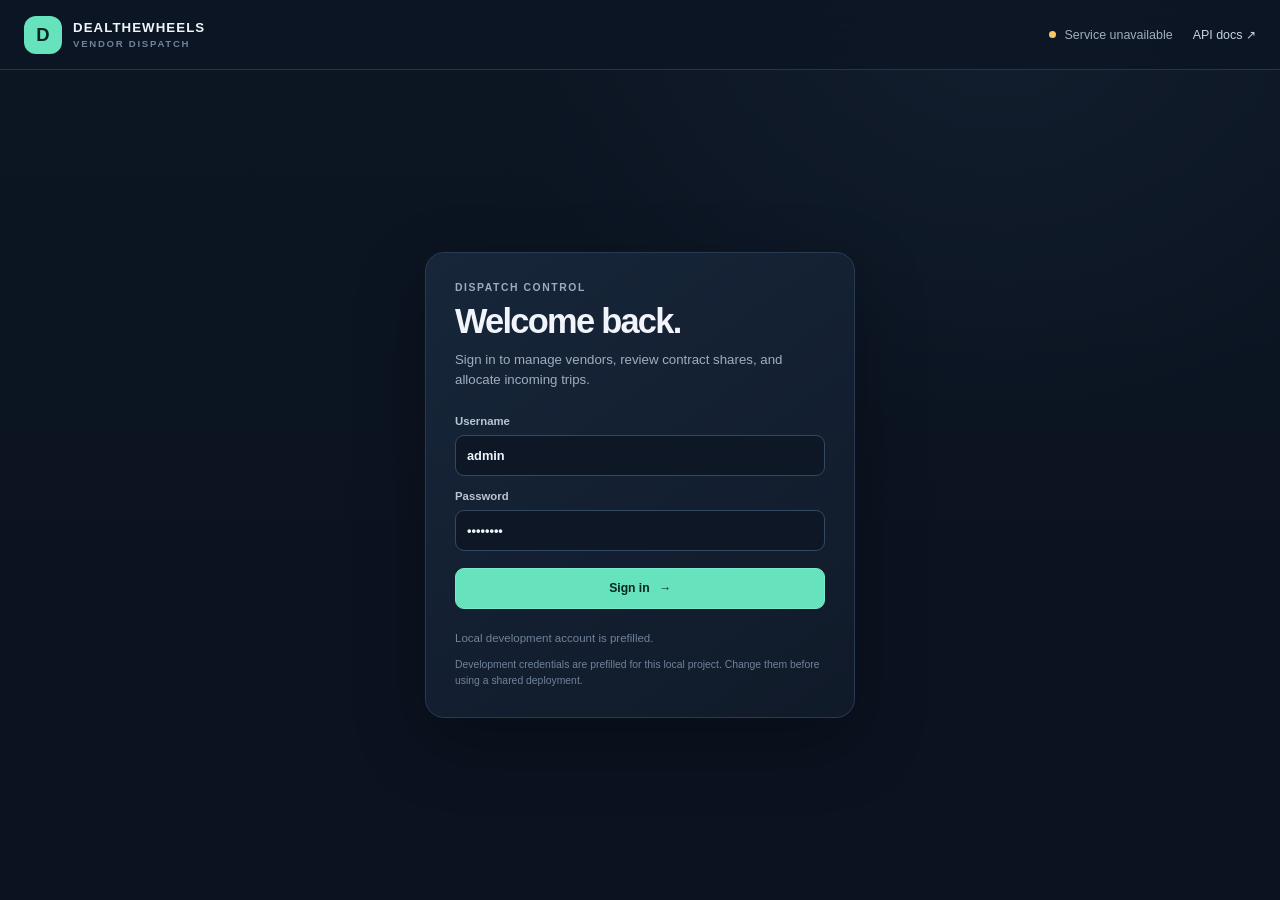
==== commit 744a5177: "feat: make dashboard a vendor dispatch workspace" ====
--- a/dashboard/index.html
+++ b/dashboard/index.html
@@ -3,109 +3,74 @@
 <head>
   <meta charset="utf-8">
   <meta name="viewport" content="width=device-width,initial-scale=1">
-  <meta name="theme-color" content="#101c2c">
-  <title>DEALTHEWHEELS — Fair dispatch studio</title>
-  <link rel="stylesheet" href="studio.css?v=2">
+  <meta name="theme-color" content="#101820">
+  <title>DEALTHEWHEELS — Vendor dispatch</title>
+  <link rel="stylesheet" href="operations.css?v=1">
 </head>
 <body>
   <header class="topbar">
-    <a class="brand" href="/dashboard/" aria-label="DEALTHEWHEELS home">
-      <span class="brand-mark" aria-hidden="true">
-        <svg viewBox="0 0 36 36" fill="none"><path d="M7 23.5 18 7l11 16.5H7Z" fill="currentColor"/><path d="M12 28h12M18 7v21" stroke="#102134" stroke-width="2.2" stroke-linecap="round"/><circle cx="18" cy="23.5" r="3.2" fill="#102134"/></svg>
-      </span>
-      <span class="brand-copy"><strong>DEALTHEWHEELS</strong><small>FAIR DISPATCH STUDIO</small></span>
-    </a>
-    <div class="topbar-right">
-      <div class="pills" aria-label="System status">
-        <span class="pill" id="pill-api"><i class="dot"></i> API checking</span>
-        <span class="pill" id="pill-auth"><i class="dot"></i> Signing in</span>
-        <span class="pill trips-pill" id="pill-trips"><i class="dot"></i> 0 trips allocated</span>
-      </div>
-      <span class="topbar-divider"></span>
-      <a class="docs-link" href="/docs" target="_blank" rel="noreferrer">API docs <span aria-hidden="true">↗</span></a>
-    </div>
+    <a class="brand" href="/dashboard/" aria-label="DEALTHEWHEELS home"><span class="brand-mark">D</span><span><b>DEALTHEWHEELS</b><small>VENDOR DISPATCH</small></span></a>
+    <div class="top-right"><span id="system-status" class="status"><i></i> Checking service</span><a href="/docs" target="_blank" rel="noreferrer">API docs ↗</a><button id="logout" class="link-button hidden">Sign out</button></div>
   </header>
 
-  <main class="page-shell">
-    <section class="hero" aria-labelledby="hero-title">
-      <div class="hero-orbit orbit-one"></div>
-      <div class="hero-orbit orbit-two"></div>
-      <div class="hero-content">
-        <div class="eyebrow"><span class="live-dot"></span> LIVE ALLOCATION WALKTHROUGH</div>
-        <h1 id="hero-title">Fairness you can <span>see.</span></h1>
-        <p>Watch each trip go to the vendor who is owed the most. Eleven short scenarios make the rules—and the proof—easy to follow.</p>
-        <div class="hero-actions">
-          <button class="primary hero-run" id="play"><span class="play-icon" aria-hidden="true">▶</span> Run the whole demo <span class="button-arrow" aria-hidden="true">→</span></button>
-          <button class="ghost" id="stop" disabled>Stop walkthrough</button>
-          <span class="run-note"><span class="keyboard-key">11</span> guided scenarios · about 30 seconds</span>
-        </div>
+  <main id="login-view" class="login-wrap">
+    <section class="login-card">
+      <span class="eyebrow">DISPATCH CONTROL</span><h1>Welcome back.</h1>
+      <p>Sign in to manage vendors, review contract shares, and allocate incoming trips.</p>
+      <form id="login-form" class="form-stack">
+        <label>Username<input name="username" autocomplete="username" value="admin" required></label>
+        <label>Password<input name="password" type="password" autocomplete="current-password" value="admin123" required></label>
+        <button class="button primary" type="submit">Sign in <span>→</span></button>
+        <div id="login-message" class="message" aria-live="polite">Local development account is prefilled.</div>
+      </form>
+      <small class="security-note">Development credentials are prefilled for this local project. Change them before using a shared deployment.</small>
+    </section>
+  </main>
+
+  <main id="app-view" class="shell hidden">
+    <section class="welcome-row"><div><span class="eyebrow">OPERATIONS OVERVIEW</span><h1>Dispatch with confidence.</h1><p>Manage vendor contracts, allocate trips, and see each decision as it happens.</p></div><div class="today-card"><span>Today</span><b id="today-label">—</b><small><i class="pulse"></i> Live allocation service</small></div></section>
+    <nav class="tabs" aria-label="Main navigation"><button class="tab active" data-view="dispatch">Dispatch</button><button class="tab" data-view="vendors">Vendors & shares <span id="vendor-count" class="tab-count">0</span></button><button class="tab" data-view="reports">Share reports</button></nav>
+
+    <section id="view-dispatch" class="view">
+      <div class="stat-grid"><article class="stat-card"><span>Recent trips shown</span><b id="stat-trips">0</b><small>Latest saved assignments</small></article><article class="stat-card"><span>Active vendors</span><b id="stat-vendors">0</b><small>Enabled for dispatch</small></article><article class="stat-card"><span>Contract pools ready</span><b id="stat-pools">0 / 6</b><small>Zone × trip type totals at 100%</small></article><article class="stat-card accent-card"><span>Allocation rule</span><b>Most owed first</b><small>Capacity and availability respected</small></article></div>
+
+      <div class="two-col">
+        <section class="card trip-card"><div class="section-title"><div><span class="eyebrow">NEW REQUEST</span><h2>Allocate a trip</h2></div><span class="icon-badge">↗</span></div>
+          <p class="muted">Enter the trip distance and category. The system finds its zone and assigns an eligible vendor using the configured shares.</p>
+          <form id="trip-form" class="trip-form"><label>Distance <span class="input-unit"><input name="distance_km" type="number" min="1" step="1" placeholder="e.g. 12" required><i>km</i></span></label><label>Trip category<select name="trip_type"><option value="NORMAL">Normal</option><option value="ESCORT">Escort / marshal</option></select></label><button class="button primary" type="submit">Allocate trip <span>→</span></button></form>
+          <div id="trip-message" class="message" aria-live="polite">Configure vendor shares to 100% for the zone and trip category before allocating.</div>
+          <div id="allocation-result" class="allocation-result hidden" aria-live="polite"></div>
+        </section>
+        <section class="card pool-card"><div class="section-title"><div><span class="eyebrow">CONTRACT PERFORMANCE</span><h2>Share vs. actual</h2></div></div>
+          <div class="filter-row"><label>Distance zone<select id="pool-zone"></select></label><label>Trip category<select id="pool-type"><option value="NORMAL">Normal</option><option value="ESCORT">Escort</option></select></label></div>
+          <div id="pool-summary" class="pool-summary"></div><div id="share-chart" class="share-chart"><div class="empty">Add vendors and configure shares to see the live pool.</div></div>
+        </section>
       </div>
-      <div class="hero-proof" aria-label="Demo contract shares">
-        <div class="proof-label">THE CONTRACT</div>
-        <div class="proof-total">100<span>%</span><small>allocated fairly</small></div>
-        <div class="share-stack" aria-hidden="true"><i></i><i></i><i></i></div>
-        <div class="proof-vendors"><span><i class="swatch v1"></i> Vendor One <b>50%</b></span><span><i class="swatch v2"></i> Vendor Two <b>30%</b></span><span><i class="swatch v3"></i> Vendor Three <b>20%</b></span></div>
-        <div class="proof-foot"><span>Normal + escort pools</span><span class="proof-check">✓</span></div>
-      </div>
-      <div class="hero-glow" aria-hidden="true"></div>
+
+      <section class="card ledger-card"><div class="section-title"><div><span class="eyebrow">LATEST ACTIVITY</span><h2>Trip allocation history</h2></div><button id="refresh-trips" class="button secondary">Refresh</button></div>
+        <div class="table-wrap"><table><thead><tr><th>Time</th><th>Trip</th><th>Zone</th><th>Type</th><th>Assigned vendor</th><th>Status</th></tr></thead><tbody id="trip-rows"><tr><td colspan="6" class="empty">No trips have been allocated yet.</td></tr></tbody></table></div>
+      </section>
     </section>
 
-    <div class="workspace">
-      <aside class="rail-card" aria-label="Guided demo scenarios">
-        <div class="rail-heading">
-          <div><span class="eyebrow light-eyebrow">THE PLAYBOOK</span><h2>Demo steps</h2></div>
-          <span class="step-count" id="progress-count">00 <i>/</i> 11</span>
-        </div>
-        <div class="progress-track" role="progressbar" aria-label="Demo progress" aria-valuemin="0" aria-valuemax="11" aria-valuenow="0"><span id="progress-fill"></span></div>
-        <p class="progress-caption" id="progress-caption">Choose a scenario to begin</p>
-        <nav class="rail" id="rail">
-          <button class="step" data-action="setup"><b>01</b><span><span class="t">Set the contract</span><small>Seed three vendors at 50 / 30 / 20</small><span class="tag">RESETS DEMO DATA</span></span></button>
-          <button class="step" data-action="allocate-one"><b>02</b><span><span class="t">Pick one trip</span><small>See the shortfall math behind the pick</small></span></button>
-          <button class="step" data-action="run-ten"><b>03</b><span><span class="t">Prove the 5 / 3 / 2 split</span><small>Run ten trips, fairly distributed</small><span class="tag">RESETS DEMO DATA</span></span></button>
-          <button class="step" data-action="escort-stream"><b>04</b><span><span class="t">Separate escort trips</span><small>See a second, independent fair stream</small></span></button>
-          <button class="step" data-action="capacity-guard"><b>05</b><span><span class="t">Respect cab capacity</span><small>Skip a full vendor safely</small></span></button>
-          <button class="step" data-action="rejection"><b>06</b><span><span class="t">Handle a rejection</span><small>Re-offer, then cool off the rejecter</small></span></button>
-          <button class="step" data-action="report"><b>07</b><span><span class="t">Read the share report</span><small>Compare promised and actual shares</small></span></button>
-          <button class="step" data-action="carry-forward"><b>08</b><span><span class="t">Carry fairness forward</span><small>Repay yesterday’s shortfall today</small><span class="tag">RESETS DEMO DATA</span></span></button>
-          <button class="step" data-action="determinism"><b>09</b><span><span class="t">Replay the same day</span><small>Verify the matching SHA-256 hashes</small><span class="tag">RESETS DEMO DATA</span></span></button>
-          <button class="step" data-action="race"><b>10</b><span><span class="t">Test a concurrency race</span><small>One last cab slot, one winner</small><span class="tag">RESETS DEMO DATA</span></span></button>
-          <button class="step" data-action="convergence"><b>11</b><span><span class="t">Scale to a month</span><small>Measure fairness across 5,000+ trips</small></span></button>
-        </nav>
-      </aside>
+    <section id="view-vendors" class="view hidden">
+      <div class="section-heading"><div><span class="eyebrow">CONTRACT MANAGEMENT</span><h2>Vendors & promised shares</h2><p>Maintain each vendor’s available cabs and target share by distance zone and trip category. Each allocation pool should add up to 100%.</p></div><button id="add-vendor" class="button primary">＋ Add vendor</button></div>
+      <div id="pool-checks" class="pool-check-grid"></div>
+      <div id="vendor-list" class="vendor-grid"><div class="card empty">Loading vendor contracts…</div></div>
+      <div class="note-box"><b>Changing a contract share?</b><span>Shares take effect on future allocations. If a pool is already at 100%, lower one vendor’s share before raising another vendor’s share. Reports use the currently configured targets.</span></div>
+    </section>
 
-      <div class="stage">
-        <section class="panel allocation-panel" aria-labelledby="allocation-title">
-          <div class="panel-heading">
-            <div><span class="eyebrow">LIVE SCORECARD</span><h2 id="allocation-title">Promised share <span>vs.</span> actual</h2><p>Normal trips · each marker is the vendor’s contract target</p></div>
-            <span class="pool-badge"><i></i> NORMAL POOL</span>
-          </div>
-          <div class="bars" id="bars">
-            <div class="empty-state"><span class="empty-icon">↗</span><div><strong>Your scorecard is ready</strong><p>Run the demo or choose step 01 to seed the three vendors. Their live allocation bars will appear here.</p></div></div>
-          </div>
-          <div class="chart-legend"><span><i class="legend-fill"></i> Actual allocation</span><span><i class="legend-target"></i> Contract target</span><span class="legend-note">Shares update after each scenario</span></div>
-        </section>
+    <section id="view-reports" class="view hidden">
+      <div class="section-heading"><div><span class="eyebrow">CONTRACT TRANSPARENCY</span><h2>Share reports</h2><p>Compare promised share with assigned trips over a day or month.</p></div></div>
+      <section class="card report-card"><form id="report-form" class="filter-row report-filters"><label>Period<select name="period"><option value="day">Day</option><option value="month">Month</option></select></label><label>Date or month<input name="date" type="date" required></label><label>Distance zone<select name="zone_id"><option value="">All zones</option></select></label><label>Trip category<select name="trip_type"><option value="">All types</option><option value="NORMAL">Normal</option><option value="ESCORT">Escort</option></select></label><button class="button primary" type="submit">Run report</button></form><div id="report-message" class="message" aria-live="polite"></div><div id="report-results" class="table-wrap"></div></section>
+    </section>
+    <footer class="footer"><span>DEALTHEWHEELS <i>·</i> Fair allocation for real dispatch workflows</span><span>Decisions are saved and traceable.</span></footer>
+  </main>
 
-        <section class="panel result-panel" id="result" aria-live="polite">
-          <div class="empty-result"><span class="result-spark">✦</span><div><span class="eyebrow">YOUR LIVE PROOF</span><h2>See the decision, not just the result.</h2><p>Every scenario calls the real authenticated API and the same fair allocator used by the application. Pick a step to see the result, the reasoning, and what to say in your walkthrough.</p></div></div>
-        </section>
+  <dialog id="vendor-dialog" class="vendor-dialog"><form id="vendor-form" method="dialog"><div class="dialog-heading"><div><span class="eyebrow">VENDOR CONTRACT</span><h2 id="dialog-title">Add vendor</h2><p id="dialog-help">Add the vendor’s operating capacity and its target share in each pool.</p></div><button type="button" id="close-dialog" class="close-button" aria-label="Close">×</button></div>
+    <input type="hidden" name="vendor_id"><div class="form-grid"><label>Vendor name<input name="name" minlength="2" maxlength="120" placeholder="e.g. Northstar Cabs" required></label><label>Available cabs<input name="active_cab_count" type="number" min="0" step="1" value="5" required></label><label id="login-user-field">Vendor login username<input name="username" minlength="3" maxlength="80" placeholder="vendor-northstar" required></label><label id="login-pass-field">Vendor login password<input name="password" type="password" minlength="8" maxlength="72" placeholder="At least 8 characters" required></label><label class="checkbox-label"><input name="active" type="checkbox" checked> Vendor is active</label></div>
+    <h3>Promised share by pool</h3><p class="muted small">Enter a percentage from 0 to 100. A value of 0 means this vendor is not contracted for that pool.</p><div id="share-fields" class="share-fields"></div><div id="vendor-form-message" class="message" aria-live="polite"></div><div class="dialog-actions"><button type="button" id="cancel-vendor" class="button secondary">Cancel</button><button type="submit" class="button primary">Save vendor</button></div>
+  </form></dialog>
 
-        <section class="panel activity-panel">
-          <div class="activity-main">
-            <div class="panel-heading compact-heading"><div><span class="eyebrow">LIVE ACTIVITY</span><h2>Event log</h2></div><span class="live-label"><i class="live-dot"></i> CONNECTED</span></div>
-            <div class="log" id="log"><div class="log-empty">Events from your walkthrough will show up here.</div></div>
-          </div>
-          <div class="resources">
-            <span class="eyebrow">EXPLORE THE SYSTEM</span>
-            <a href="/docs" target="_blank" rel="noreferrer"><span class="resource-icon">⌘</span><span><b>Swagger / OpenAPI</b><small>Browse and call API routes</small></span><i>↗</i></a>
-            <a href="/actuator/health" target="_blank" rel="noreferrer"><span class="resource-icon health-icon">♥</span><span><b>Health check</b><small>Service status in JSON</small></span><i>↗</i></a>
-            <a href="/actuator/metrics" target="_blank" rel="noreferrer"><span class="resource-icon metrics-icon">▥</span><span><b>Prometheus metrics</b><small>Live counters and timings</small></span><i>↗</i></a>
-            <a href="/dashboard/report.html" target="_blank" rel="noreferrer"><span class="resource-icon report-icon">▤</span><span><b>Share report</b><small>Open the report dashboard</small></span><i>↗</i></a>
-          </div>
-        </section>
-        <footer class="page-footer"><span>DEALTHEWHEELS <i>·</i> Fair allocation, made visible.</span><span>Built for the interview. Powered by the real API.</span></footer>
-      </div>
-    </div>
-  </main>
-  <script src="studio.js?v=2"></script>
+  <script src="operations.js?v=1"></script>
 </body>
 </html>
--- a/dashboard/operations.css
+++ b/dashboard/operations.css
@@ -0,0 +1 @@
+:root{color-scheme:dark;--bg:#0b1320;--surface:#111d2d;--surface2:#172539;--border:#293b52;--ink:#f1f5fb;--muted:#a0aec0;--quiet:#71829a;--mint:#66e2bd;--blue:#89aaff;--amber:#f6c56c;--rose:#ff8798;--violet:#c0a5ff;font-family:Inter,ui-sans-serif,-apple-system,BlinkMacSystemFont,"Segoe UI",sans-serif;font-synthesis:none;text-rendering:optimizeLegibility}*{box-sizing:border-box}body{margin:0;min-width:320px;min-height:100vh;color:var(--ink);background:radial-gradient(ellipse at 78% 0%,#2b426033,transparent 35%),linear-gradient(180deg,#0c1522,var(--bg) 44rem)}button,input,select{font:inherit}button,a{color:inherit}button{cursor:pointer}a{color:var(--mint);text-decoration:none}button:focus-visible,a:focus-visible,input:focus-visible,select:focus-visible{outline:2px solid var(--mint);outline-offset:2px}.hidden{display:none!important}.topbar{height:70px;position:sticky;top:0;z-index:5;display:flex;align-items:center;justify-content:space-between;padding:0 max(24px,calc((100vw - 1320px)/2));background:#0c1624ed;border-bottom:1px solid #26364a;backdrop-filter:blur(16px)}.brand{display:flex;align-items:center;gap:11px;color:var(--ink)}.brand-mark{display:grid;place-items:center;width:38px;height:38px;border-radius:12px;color:#08251e;background:var(--mint);font-weight:950;font-size:1.15rem}.brand b{display:block;font-size:.83rem;letter-spacing:.08em}.brand small{display:block;margin-top:3px;color:var(--quiet);font-size:.6rem;letter-spacing:.18em;font-weight:800}.top-right{display:flex;align-items:center;gap:20px;font-size:.78rem}.top-right a{color:#c6d2e1}.status{display:flex;align-items:center;gap:8px;color:var(--muted)}.status i,.pulse{width:7px;height:7px;border-radius:50%;background:var(--amber)}.status.ok{color:var(--mint)}.status.ok i,.pulse{background:var(--mint);box-shadow:0 0 0 4px #66e2bd20}.link-button{border:0;background:none;color:var(--muted)}.shell{width:min(1320px,100%);margin:auto;padding:34px 28px 24px}.welcome-row{display:flex;justify-content:space-between;align-items:center;gap:20px;margin-bottom:28px}.eyebrow{display:block;color:#99adc3;font-size:.65rem;font-weight:850;letter-spacing:.15em;text-transform:uppercase}.welcome-row h1,.login-card h1{margin:9px 0;font-size:clamp(2rem,4vw,3.1rem);letter-spacing:-.05em}.welcome-row p,.login-card>p{margin:0;color:var(--muted);line-height:1.55}.today-card{min-width:170px;padding:14px 17px;background:#142132;border:1px solid var(--border);border-radius:14px}.today-card span,.today-card small{display:block;color:var(--muted);font-size:.7rem}.today-card b{display:block;margin:3px 0 8px;font-size:1.13rem}.today-card small{display:flex;align-items:center;gap:8px}.tabs{display:flex;gap:5px;padding:5px;border:1px solid var(--border);border-radius:13px;background:#0f1927;margin-bottom:20px;width:max-content;max-width:100%}.tab{border:0;border-radius:9px;background:transparent;color:var(--muted);padding:10px 15px;font-weight:750;font-size:.8rem}.tab.active{background:#22354b;color:var(--ink);box-shadow:inset 0 0 0 1px #405875}.tab-count{display:inline-grid;place-items:center;min-width:20px;height:20px;margin-left:5px;border-radius:99px;background:#34455a;font-size:.68rem}.stat-grid{display:grid;grid-template-columns:repeat(4,minmax(0,1fr));gap:13px;margin-bottom:16px}.stat-card,.card{border:1px solid var(--border);border-radius:16px;background:linear-gradient(145deg,#142133,#101b2b);box-shadow:0 10px 32px #00000012}.stat-card{padding:17px 19px;min-height:111px}.stat-card>span{display:block;color:var(--muted);font-size:.72rem}.stat-card>b{display:block;margin:8px 0 5px;font-size:1.55rem;letter-spacing:-.035em}.stat-card small{color:var(--quiet);font-size:.68rem}.accent-card>b{font-size:1.1rem;color:var(--mint);margin-top:14px}.two-col{display:grid;grid-template-columns:1fr 1fr;gap:15px}.card{padding:21px}.section-title{display:flex;justify-content:space-between;align-items:center;gap:16px}.section-title h2,.section-heading h2{margin:6px 0 0;font-size:1.25rem;letter-spacing:-.025em}.icon-badge{display:grid;place-items:center;width:35px;height:35px;border-radius:11px;color:var(--mint);background:#173536;font-size:1.1rem}.muted{color:var(--muted);font-size:.82rem;line-height:1.55}.trip-card>.muted{max-width:590px;margin:10px 0 17px}.trip-form{display:grid;grid-template-columns:1fr 1.1fr auto;align-items:end;gap:11px}.trip-form label,.filter-row label,.form-stack label,.form-grid label{display:grid;gap:7px;color:#b9c5d4;font-size:.71rem;font-weight:700}.input-unit{position:relative}.input-unit input{width:100%;padding-right:35px}.input-unit i{position:absolute;right:12px;top:50%;transform:translateY(-50%);color:var(--quiet);font-style:normal;font-size:.73rem}input,select{width:100%;min-height:41px;padding:9px 11px;border:1px solid #344960;border-radius:9px;background:#0d1725;color:var(--ink);font-size:.8rem}input::placeholder{color:#708197}.button{display:inline-flex;align-items:center;justify-content:center;gap:9px;min-height:41px;padding:0 14px;border-radius:9px;font-size:.76rem;font-weight:800;white-space:nowrap}.button.primary{border:1px solid #79ebca;color:#08251e;background:var(--mint)}.button.primary:hover{background:#83f0d1}.button.secondary{border:1px solid #3b5069;color:#d9e3ee;background:#19283a}.button.secondary:hover{background:#23364e}.button:disabled{opacity:.5;cursor:not-allowed}.message{min-height:22px;margin-top:9px;color:var(--quiet);font-size:.72rem}.message.error{color:var(--rose)}.message.success{color:var(--mint)}.allocation-result{margin-top:10px;padding:15px;border:1px solid #307269;border-radius:12px;background:linear-gradient(120deg,#12352f,#142a34)}.allocation-result .result-label{color:#9fcabd;font-size:.66rem;text-transform:uppercase;letter-spacing:.12em;font-weight:800}.allocation-result strong{display:block;margin:5px 0;color:var(--mint);font-size:1.38rem}.allocation-result small{color:#c4d3d9}.filter-row{display:flex;align-items:end;flex-wrap:wrap;gap:11px}.filter-row label{flex:1 1 140px}.pool-card .filter-row{margin:14px 0 15px}.pool-summary{margin:2px 0 14px;color:var(--muted);font-size:.72rem}.pool-summary b{color:var(--ink)}.share-chart{display:grid;gap:13px}.share-row{display:grid;grid-template-columns:112px 1fr 83px;align-items:center;gap:12px}.share-name{overflow:hidden;text-overflow:ellipsis;white-space:nowrap;font-size:.74rem;font-weight:750}.swatch{display:inline-block;width:7px;height:7px;margin-right:7px;border-radius:50%;background:var(--blue)}.share-track{height:9px;position:relative;overflow:visible;border-radius:99px;background:#253449}.share-fill{height:100%;border-radius:99px;background:var(--blue)}.target-mark{position:absolute;top:-4px;height:17px;border-left:2px dashed #f8f4e9}.share-values{text-align:right;color:var(--muted);font-size:.68rem;line-height:1.45}.share-values b{color:var(--ink)}.pool-state{padding:9px 11px;border-radius:9px;background:#18283b;color:#aebed0;font-size:.7rem}.pool-state.ready{background:#14302c;color:var(--mint)}.pool-state.incomplete{background:#32291b;color:var(--amber)}.ledger-card{margin-top:15px}.table-wrap{width:100%;overflow:auto;margin-top:15px}table{width:100%;border-collapse:collapse;min-width:650px;text-align:left}th{padding:10px 12px;color:var(--quiet);border-bottom:1px solid var(--border);font-size:.64rem;letter-spacing:.07em;text-transform:uppercase}td{padding:12px;border-bottom:1px solid #26364a;color:#d7e0eb;font-size:.75rem}tbody tr:last-child td{border-bottom:0}.empty{text-align:center;color:var(--quiet);padding:24px!important;font-size:.76rem}.badge{display:inline-block;padding:4px 7px;border-radius:99px;color:var(--mint);background:#16312d;font-size:.62rem;font-weight:800}.badge.warn{color:var(--amber);background:#332a1b}.badge.off{color:var(--rose);background:#35202a}.table-action{border:1px solid #3a5068;border-radius:7px;padding:6px 8px;color:#d6e1ed;background:#19283a;font-size:.68rem}.table-action:hover{border-color:var(--mint);color:var(--mint)}.section-heading{display:flex;align-items:end;justify-content:space-between;gap:18px;margin:8px 0 19px}.section-heading p{max-width:720px;margin:8px 0 0;color:var(--muted);font-size:.81rem;line-height:1.55}.pool-check-grid{display:grid;grid-template-columns:repeat(3,1fr);gap:10px;margin-bottom:15px}.pool-check{padding:13px 15px;border:1px solid var(--border);border-radius:12px;background:#111d2c}.pool-check span{display:block;color:var(--muted);font-size:.67rem}.pool-check b{display:block;margin-top:6px;font-size:1.04rem}.pool-check.ready b{color:var(--mint)}.pool-check.incomplete b{color:var(--amber)}.vendor-grid{display:grid;grid-template-columns:repeat(2,minmax(0,1fr));gap:14px}.vendor-card{padding:18px;border:1px solid var(--border);border-radius:15px;background:linear-gradient(145deg,#142133,#101a29)}.vendor-head{display:flex;align-items:flex-start;justify-content:space-between;gap:10px}.vendor-head h3{margin:0 0 5px;font-size:1rem}.vendor-sub{color:var(--muted);font-size:.7rem}.share-pills{display:flex;flex-wrap:wrap;gap:6px;margin:15px 0}.share-pill{padding:6px 8px;border:1px solid #30435b;border-radius:8px;color:#d4deea;background:#101a29;font-size:.65rem}.vendor-foot{display:flex;align-items:center;justify-content:space-between;padding-top:12px;border-top:1px solid #293a4f}.note-box{display:flex;gap:9px;margin-top:15px;padding:13px 15px;border:1px solid #55482f;border-radius:11px;color:#f2ca82;background:#2a241a;font-size:.72rem;line-height:1.5}.note-box span{color:#d4c4a3}.report-card{margin-top:10px}.report-filters{padding-bottom:14px;border-bottom:1px solid var(--border)}.report-filters input{min-width:155px}.report-filters button{flex:0 0 auto}.footer{display:flex;justify-content:space-between;gap:15px;margin:25px 2px 0;color:var(--quiet);font-size:.66rem}.footer i{color:var(--mint);font-style:normal}.login-wrap{display:grid;place-items:center;min-height:calc(100vh - 70px);padding:26px}.login-card{width:min(430px,100%);padding:29px;border:1px solid var(--border);border-radius:19px;background:linear-gradient(145deg,#17263a,#101a29);box-shadow:0 24px 70px #0004}.login-card h1{font-size:2.15rem}.login-card>p{font-size:.83rem}.form-stack{display:grid;gap:14px;margin-top:24px}.form-stack label{gap:8px}.form-stack .button{margin-top:3px}.security-note{display:block;margin-top:13px;color:var(--quiet);font-size:.65rem;line-height:1.5}.vendor-dialog{width:min(760px,calc(100% - 28px));max-height:90vh;overflow:auto;padding:0;border:1px solid #3a4e67;border-radius:18px;color:var(--ink);background:#111d2d;box-shadow:0 24px 100px #0009}.vendor-dialog::backdrop{background:#050a12c9;backdrop-filter:blur(4px)}.vendor-dialog form{padding:24px}.dialog-heading{display:flex;justify-content:space-between;gap:15px}.dialog-heading h2{margin:6px 0;font-size:1.35rem}.dialog-heading p{margin:0;color:var(--muted);font-size:.75rem}.close-button{width:33px;height:33px;border:1px solid var(--border);border-radius:9px;background:#17263a;color:var(--muted);font-size:1.3rem}.form-grid{display:grid;grid-template-columns:1fr 1fr;gap:13px;margin:20px 0}.checkbox-label{display:flex!important;align-items:center;gap:9px!important}.checkbox-label input{width:16px;min-height:16px;accent-color:var(--mint)}.vendor-dialog h3{margin:20px 0 4px;font-size:.9rem}.small{font-size:.7rem;margin:5px 0 12px}.share-fields{display:grid;grid-template-columns:repeat(2,1fr);gap:9px}.share-input{display:grid;grid-template-columns:1fr 90px;align-items:center;gap:10px;padding:8px 10px;border:1px solid #2e4056;border-radius:9px;background:#0d1724}.share-input label{color:#b7c5d5;font-size:.7rem}.share-input input{min-height:35px;text-align:right}.dialog-actions{display:flex;justify-content:flex-end;gap:9px;margin-top:10px}.vendor-dialog .message{margin-top:9px}.login-card .message{min-height:auto}.view{animation:show .18s ease-out}@keyframes show{from{opacity:.6;transform:translateY(3px)}to{opacity:1;transform:none}}@media(max-width:920px){.stat-grid{grid-template-columns:repeat(2,1fr)}.two-col{grid-template-columns:1fr}.pool-check-grid{grid-template-columns:repeat(2,1fr)}}@media(max-width:620px){.topbar{padding:0 15px}.top-right{gap:11px}.status{font-size:0}.status i{width:9px;height:9px}.top-right a{font-size:.69rem}.shell{padding:24px 14px}.welcome-row{align-items:flex-start}.today-card{min-width:unset;padding:11px}.today-card small{font-size:0}.today-card small i{width:8px;height:8px}.welcome-row p{font-size:.78rem}.tabs{width:100%;justify-content:space-between}.tab{padding:9px 10px;font-size:.69rem}.stat-grid{gap:8px}.stat-card{padding:13px;min-height:100px}.stat-card>b{font-size:1.3rem}.stat-card small{font-size:.61rem}.trip-form{grid-template-columns:1fr 1fr}.trip-form button{grid-column:1/-1}.card{padding:16px}.share-row{grid-template-columns:87px 1fr 69px;gap:7px}.share-name{font-size:.67rem}.share-values{font-size:.62rem}.section-heading{align-items:flex-start;flex-direction:column}.section-heading .button{width:100%}.pool-check-grid,.vendor-grid{grid-template-columns:1fr}.footer{flex-direction:column}.form-grid,.share-fields{grid-template-columns:1fr}.vendor-dialog form{padding:17px}.report-filters{display:grid;grid-template-columns:1fr 1fr}.report-filters button{grid-column:1/-1}.login-wrap{min-height:calc(100vh - 60px);padding:15px}.login-card{padding:23px}}
